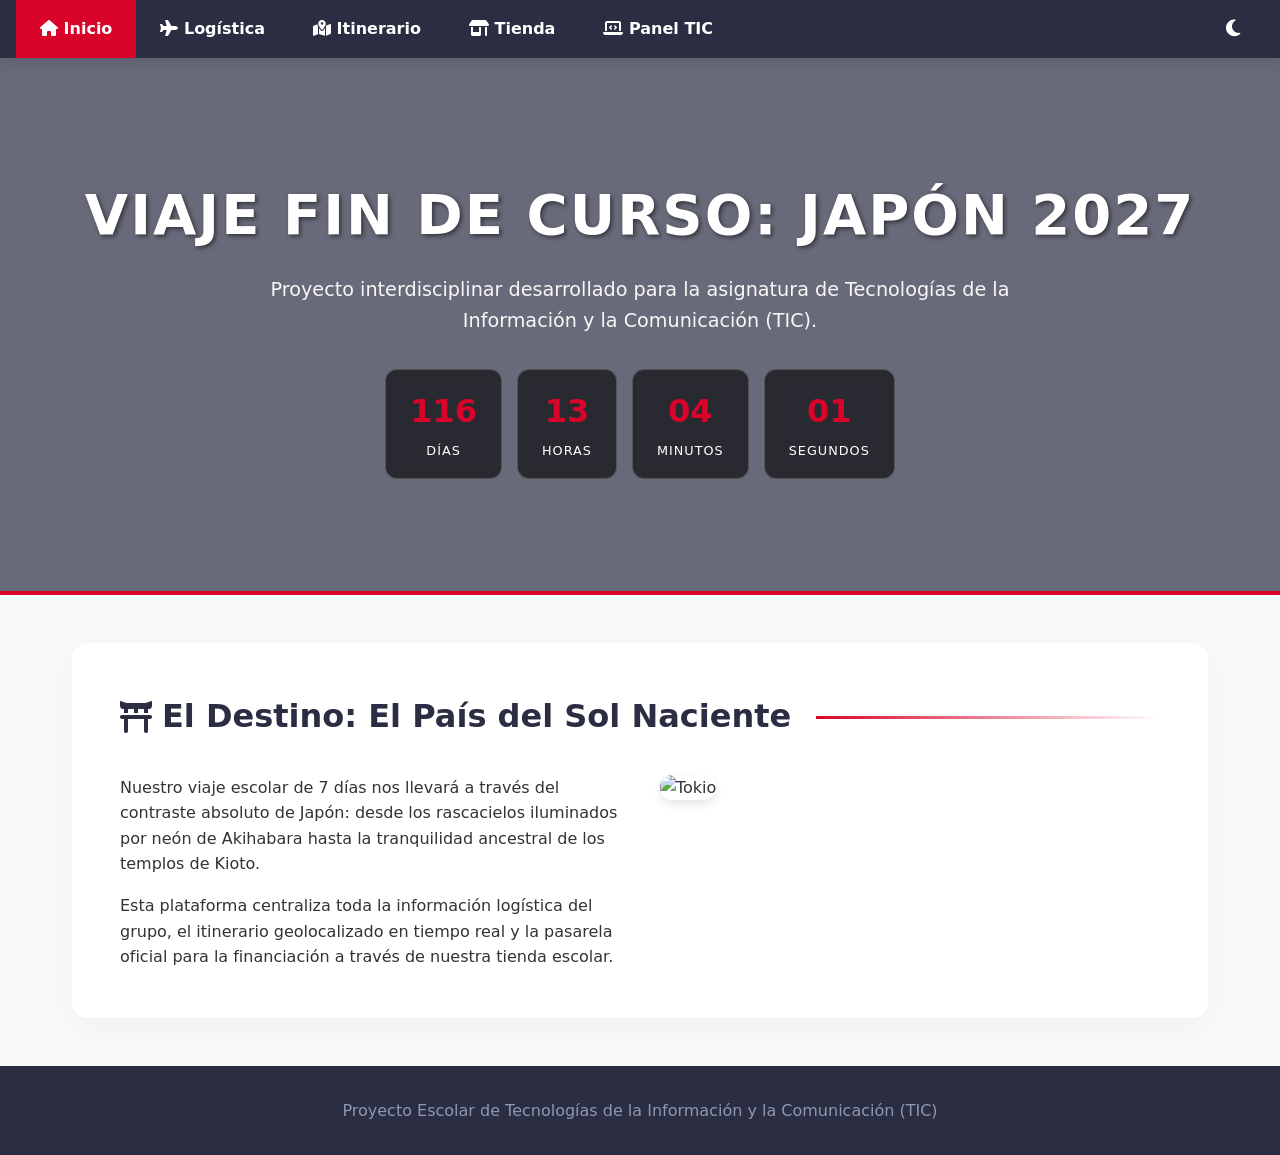
==== index.html @ aa0db00f "Add files via upload" ====
<!DOCTYPE html>
<html lang="es">
<head>
  <meta charset="UTF-8">
  <meta name="viewport" content="width=device-width, initial-scale=1.0">
  <title>Viaje a Japón 2027 | Proyecto TIC</title>
  <link rel="stylesheet" href="https://cdnjs.cloudflare.com/ajax/libs/font-awesome/6.4.0/css/all.min.css">
  <link rel="stylesheet" href="css/style.css">
</head>
<body>

  <nav style="display: flex; justify-content: space-between; align-items: center; flex-wrap: wrap;">
    <button id="menu-toggle" class="btn-menu" title="Abrir menú">
      <i class="fa-solid fa-bars"></i>
    </button>
    <div class="nav-links" id="nav-links">
      <a href="index.html" class="active"><i class="fa-solid fa-house"></i> Inicio</a>
      <a href="logistica.html"><i class="fa-solid fa-plane"></i> Logística</a>
      <a href="itinerario.html"><i class="fa-solid fa-map-location-dot"></i> Itinerario</a>
      <a href="tienda.html"><i class="fa-solid fa-shop"></i> Tienda</a>
      <a href="proyecto-tic.html"><i class="fa-solid fa-laptop-code"></i> Panel TIC</a>
    </div>
    <button id="theme-toggle" class="btn-theme" title="Modo Tokyo Night">
      <i class="fa-solid fa-moon"></i>
    </button>
  </nav>

  <header>
    <h1>Viaje Fin de Curso: Japón 2027</h1>
    <p>Proyecto interdisciplinar desarrollado para la asignatura de Tecnologías de la Información y la Comunicación (TIC).</p>
    
    <div class="countdown-container">
      <div class="countdown-box"><span id="cd-days">00</span><small>Días</small></div>
      <div class="countdown-box"><span id="cd-hours">00</span><small>Horas</small></div>
      <div class="countdown-box"><span id="cd-mins">00</span><small>Minutos</small></div>
      <div class="countdown-box"><span id="cd-secs">00</span><small>Segundos</small></div>
    </div>
  </header>

  <div class="container">
    <section>
      <h2><i class="fa-solid fa-torii-gate"></i> El Destino: El País del Sol Naciente</h2>
      <div class="grid-2">
        <div>
          <p style="margin-bottom: 1rem;">Nuestro viaje escolar de 7 días nos llevará a través del contraste absoluto de Japón: desde los rascacielos iluminados por neón de Akihabara hasta la tranquilidad ancestral de los templos de Kioto.</p>
          <p>Esta plataforma centraliza toda la información logística del grupo, el itinerario geolocalizado en tiempo real y la pasarela oficial para la financiación a través de nuestra tienda escolar.</p>
        </div>
        <div>
          <img src="https://images.unsplash.com/photo-1492571350019-22de08371fd3?auto=format&fit=crop&w=800&q=80" alt="Tokio" style="width: 100%; border-radius: 12px; box-shadow: 0 4px 10px rgba(0,0,0,0.1);">
        </div>
      </div>
    </section>
  </div>

  <footer>
    <p>Proyecto Escolar de Tecnologías de la Información y la Comunicación (TIC)</p>
  </footer>

  <script src="js/main.js"></script>
</body>
</html>
---- css/style.css ----
:root {
  --primary: #D90429;
  --secondary: #2B2D42;
  --light-bg: #F8F9FA;
  --text: #333333;
  --accent: #8D99AE;
  --card-bg: #FFFFFF;
}

/* ========================================= */
/* MODO TOKYO NIGHT (DARK MODE)              */
/* ========================================= */
body.tokyo-night {
  --light-bg: #0F172A;
  --card-bg: #1E293B;
  --text: #F8FAFC;
  --secondary: #0B1120;
  --primary: #FF2A54;
}

body.tokyo-night .timeline-content {
  background: #1E293B;
  color: #e2e8f0;
  border: 1px solid rgba(255,255,255,0.1);
}

body.tokyo-night .info-card,
body.tokyo-night .store-panel {
  border-color: rgba(255,255,255,0.1);
  background: var(--card-bg);
}

* {
  box-sizing: border-box;
  margin: 0;
  padding: 0;
  font-family: 'Segoe UI', system-ui, sans-serif;
}

body {
  background-color: var(--light-bg);
  color: var(--text);
  line-height: 1.6;
  transition: background-color 0.3s ease, color 0.3s ease;
}

/* Header */
header {
  background: linear-gradient(rgba(43, 45, 66, 0.7), rgba(43, 45, 66, 0.7)),
    url('https://images.unsplash.com/photo-1493976040374-85c8e12f0c0e?auto=format&fit=crop&w=1920&q=80') center/cover no-repeat;
  color: white;
  padding: 7rem 2rem;
  text-align: center;
  border-bottom: 4px solid var(--primary);
}

header h1 {
  font-size: 3.5rem;
  margin-bottom: 1rem;
  text-transform: uppercase;
  letter-spacing: 2px;
  text-shadow: 2px 2px 4px rgba(0, 0, 0, 0.5);
}

header p { font-size: 1.2rem; max-width: 800px; margin: 0 auto; opacity: 0.95; }

/* Cuenta Atrás */
.countdown-container { display: flex; justify-content: center; gap: 15px; margin-top: 2rem; flex-wrap: wrap; }
.countdown-box { background: rgba(0, 0, 0, 0.6); backdrop-filter: blur(5px); padding: 1rem 1.5rem; border-radius: 12px; border: 1px solid rgba(255, 255, 255, 0.2); min-width: 90px; }
.countdown-box span { display: block; font-size: 2rem; font-weight: bold; color: var(--primary); }
.countdown-box small { text-transform: uppercase; font-size: 0.8rem; letter-spacing: 1px; color: white; }

/* Nav */
nav {
  background-color: var(--secondary);
  position: sticky;
  top: 0;
  z-index: 1000;
  box-shadow: 0 4px 12px rgba(0, 0, 0, 0.1);
  padding: 0 1rem;
}

nav a {
  color: white;
  padding: 1rem 1.5rem;
  text-decoration: none;
  font-weight: 600;
  transition: all 0.3s ease;
}

nav a:hover, nav a.active { background-color: var(--primary); }

.btn-theme {
  background: transparent; color: white; border: none;
  padding: 1rem 1.5rem; font-size: 1.2rem; cursor: pointer;
  transition: all 0.3s ease;
}
.btn-theme:hover { color: var(--primary); }

/* Layout y Cards */
.container { max-width: 1200px; margin: 3rem auto; padding: 0 2rem; }
section { background: var(--card-bg); padding: 3rem; margin-bottom: 3rem; border-radius: 16px; box-shadow: 0 8px 30px rgba(0, 0, 0, 0.04); transition: background-color 0.3s ease; }
h2 { color: var(--secondary); font-size: 2rem; margin-bottom: 2rem; display: flex; align-items: center; gap: 10px; }
body.tokyo-night h2 { color: white; }
h2::after { content: ""; flex: 1; height: 3px; background: linear-gradient(to right, var(--primary), transparent); margin-left: 15px; }

.grid-2 { display: grid; grid-template-columns: repeat(auto-fit, minmax(350px, 1fr)); gap: 2.5rem; }
.grid-3 { display: grid; grid-template-columns: repeat(auto-fit, minmax(280px, 1fr)); gap: 1.5rem; }

.info-card { border: 1px solid #EAEAEA; border-radius: 12px; padding: 1.5rem; transition: transform 0.3s; }
.info-card:hover { transform: translateY(-5px); box-shadow: 0 10px 20px rgba(0, 0, 0, 0.05); }
.info-card h4 { color: var(--primary); font-size: 1.2rem; margin-bottom: 1rem; display: flex; align-items: center; gap: 8px; }
.info-card ul { list-style: none; }
.info-card ul li { margin-bottom: 0.5rem; font-size: 0.95rem; border-bottom: 1px dashed rgba(128,128,128,0.3); padding-bottom: 0.5rem; }
.info-card ul li:last-child { border: none; }

/* Mapa y Timeline */
#map { height: 450px; width: 100%; border-radius: 12px; border: 2px solid var(--accent); }

.timeline { position: relative; max-width: 800px; margin: 0 auto; }
.timeline::after { content: ''; position: absolute; width: 4px; background-color: var(--primary); top: 0; bottom: 0; left: 20px; border-radius: 4px; }
.timeline-item { padding: 10px 0 30px 50px; position: relative; }
.timeline-item::after { content: ''; position: absolute; width: 20px; height: 20px; right: auto; left: 12px; background-color: white; border: 4px solid var(--primary); top: 12px; border-radius: 50%; z-index: 1; }
.timeline-date { font-weight: bold; color: var(--primary); margin-bottom: 5px; font-size: 1.1rem; }
.timeline-content { background-color: #f1f5f9; padding: 20px; border-radius: 12px; }
.time-badge { background: var(--secondary); color: white; padding: 2px 8px; border-radius: 12px; font-size: 0.8rem; font-weight: bold; margin-right: 8px; }
body.tokyo-night .time-badge { background: var(--primary); }

/* Tienda */
.store-panel { background: #f8fafc; padding: 2rem; border-radius: 12px; border: 1px solid #e2e8f0; }
.product-row { display: flex; justify-content: space-between; align-items: center; padding: 1rem 0; border-bottom: 1px solid rgba(128,128,128,0.2); }
.product-row select { padding: 0.5rem; border-radius: 6px; border: 1px solid var(--accent); background: white; width: 100px; }
.total-box { font-size: 1.5rem; font-weight: bold; text-align: right; margin: 1.5rem 0; color: var(--primary); }
.btn { display: inline-block; width: 100%; text-align: center; background: var(--primary); color: white; padding: 1rem; border: none; border-radius: 8px; font-size: 1.1rem; font-weight: bold; cursor: pointer; transition: all 0.3s; }
.btn:hover { background: #b00320; transform: scale(1.02); }

footer { background: var(--secondary); color: var(--accent); text-align: center; padding: 2rem; margin-top: 2rem; }

/* ========================================= */
/* MENÚ HAMBURGUESA PARA MÓVILES             */
/* ========================================= */
.btn-menu {
  display: none;
  background: transparent;
  border: none;
  color: white;
  font-size: 1.5rem;
  cursor: pointer;
  padding: 0.5rem 1rem;
}

.nav-links {
  display: flex;
  gap: 0;
  align-items: center;
}

@media (max-width: 768px) {
  header h1 { font-size: 2.2rem; }
  section { padding: 1.5rem; }
  
  .btn-menu { display: block; }
  .nav-links {
    display: none;
    flex-direction: column;
    width: 100%;
    margin-top: 0.5rem;
  }
  .nav-links.active { display: flex; }
  .nav-links a { width: 100%; padding: 1rem; text-align: left; border-top: 1px solid rgba(255, 255, 255, 0.1); }
}
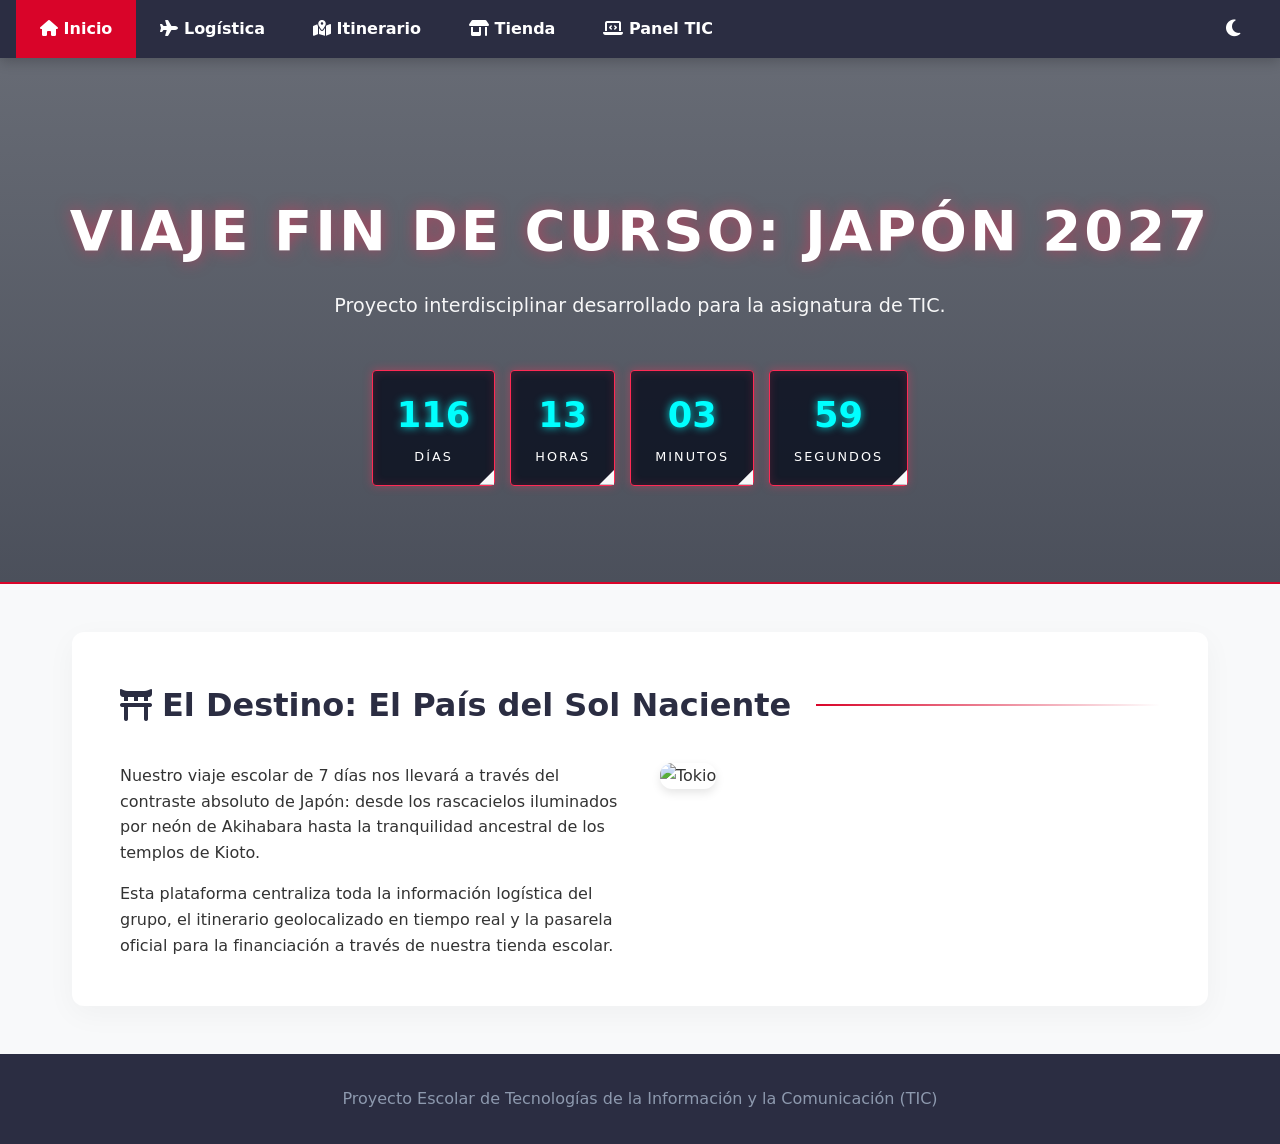
==== commit c83f9dd8: "Add files via upload" ====
--- a/index.html
+++ b/index.html
@@ -8,6 +8,9 @@
   <link rel="stylesheet" href="css/style.css">
 </head>
 <body>
+
+  <!-- Contenedor para el efecto Sakura Falling -->
+  <div id="sakura-container"></div>
 
   <nav style="display: flex; justify-content: space-between; align-items: center; flex-wrap: wrap;">
     <button id="menu-toggle" class="btn-menu" title="Abrir menú">
@@ -25,20 +28,22 @@
     </button>
   </nav>
 
+  <!-- El Parallax se activa por CSS en este header -->
   <header>
     <h1>Viaje Fin de Curso: Japón 2027</h1>
-    <p>Proyecto interdisciplinar desarrollado para la asignatura de Tecnologías de la Información y la Comunicación (TIC).</p>
+    <p>Proyecto interdisciplinar desarrollado para la asignatura de TIC.</p>
     
     <div class="countdown-container">
-      <div class="countdown-box"><span id="cd-days">00</span><small>Días</small></div>
-      <div class="countdown-box"><span id="cd-hours">00</span><small>Horas</small></div>
-      <div class="countdown-box"><span id="cd-mins">00</span><small>Minutos</small></div>
-      <div class="countdown-box"><span id="cd-secs">00</span><small>Segundos</small></div>
+      <div class="countdown-box cyberpunk-box"><span id="cd-days">00</span><small>Días</small></div>
+      <div class="countdown-box cyberpunk-box"><span id="cd-hours">00</span><small>Horas</small></div>
+      <div class="countdown-box cyberpunk-box"><span id="cd-mins">00</span><small>Minutos</small></div>
+      <div class="countdown-box cyberpunk-box"><span id="cd-secs">00</span><small>Segundos</small></div>
     </div>
   </header>
 
   <div class="container">
-    <section>
+    <!-- Clase .reveal para el efecto líquido al hacer scroll -->
+    <section class="reveal">
       <h2><i class="fa-solid fa-torii-gate"></i> El Destino: El País del Sol Naciente</h2>
       <div class="grid-2">
         <div>
--- a/css/style.css
+++ b/css/style.css
@@ -7,9 +7,6 @@
   --card-bg: #FFFFFF;
 }
 
-/* ========================================= */
-/* MODO TOKYO NIGHT (DARK MODE)              */
-/* ========================================= */
 body.tokyo-night {
   --light-bg: #0F172A;
   --card-bg: #1E293B;
@@ -30,142 +27,128 @@
   background: var(--card-bg);
 }
 
-* {
-  box-sizing: border-box;
-  margin: 0;
-  padding: 0;
-  font-family: 'Segoe UI', system-ui, sans-serif;
+* { box-sizing: border-box; margin: 0; padding: 0; font-family: 'Segoe UI', system-ui, sans-serif; }
+
+body { background-color: var(--light-bg); color: var(--text); line-height: 1.6; transition: background-color 0.3s, color 0.3s; overflow-x: hidden; }
+
+/* ========================================= */
+/* EFECTO SAKURA FALLING                     */
+/* ========================================= */
+#sakura-container {
+  position: fixed; top: 0; left: 0; width: 100%; height: 100%;
+  pointer-events: none; z-index: 9999; overflow: hidden;
+}
+.sakura-petal {
+  position: absolute; top: -10%;
+  background: linear-gradient(135deg, rgba(255,183,197,0.9), rgba(255,105,142,0.6));
+  border-radius: 15px 0px 15px 0px;
+  animation: fall linear infinite, sway ease-in-out infinite alternate;
+}
+@keyframes fall { to { top: 110vh; } }
+@keyframes sway { from { transform: translateX(0) rotate(0deg); } to { transform: translateX(25px) rotate(45deg); } }
+
+/* ========================================= */
+/* EFECTO PARALLAX EN HERO                   */
+/* ========================================= */
+header {
+  background: linear-gradient(rgba(11, 17, 32, 0.6), rgba(11, 17, 32, 0.8)),
+    url('https://images.unsplash.com/photo-1493976040374-85c8e12f0c0e?auto=format&fit=crop&w=1920&q=80');
+  background-attachment: fixed; /* Esto crea el efecto 3D al hacer scroll */
+  background-position: center;
+  background-size: cover;
+  background-repeat: no-repeat;
+  color: white;
+  padding: 8rem 2rem 6rem;
+  text-align: center;
+  border-bottom: 2px solid var(--primary);
 }
 
-body {
-  background-color: var(--light-bg);
-  color: var(--text);
-  line-height: 1.6;
-  transition: background-color 0.3s ease, color 0.3s ease;
+header h1 { font-size: 3.5rem; margin-bottom: 1rem; text-transform: uppercase; letter-spacing: 3px; text-shadow: 0 0 15px rgba(255,42,84,0.5); }
+header p { font-size: 1.2rem; max-width: 800px; margin: 0 auto; opacity: 0.95; }
+
+/* ========================================= */
+/* ESTILO CYBERPUNK / NEÓN (CONTADOR)        */
+/* ========================================= */
+.countdown-container { display: flex; justify-content: center; gap: 15px; margin-top: 3rem; flex-wrap: wrap; }
+.cyberpunk-box {
+  background: rgba(11, 17, 32, 0.85);
+  padding: 1rem 1.5rem;
+  border-radius: 4px;
+  min-width: 90px;
+  border: 1px solid #FF2A54;
+  box-shadow: 0 0 10px rgba(255,42,84,0.4), inset 0 0 10px rgba(255,42,84,0.2);
+  animation: neon-flicker 4s infinite alternate;
+  position: relative;
+}
+/* Recorte estilo Cyberpunk 2077 */
+.cyberpunk-box::after {
+  content: ''; position: absolute; bottom: 0; right: 0;
+  width: 15px; height: 15px; background: var(--light-bg);
+  clip-path: polygon(100% 0, 0% 100%, 100% 100%);
+}
+.cyberpunk-box span {
+  display: block; font-size: 2.2rem; font-weight: bold;
+  color: #0FF; text-shadow: 0 0 8px rgba(0, 255, 255, 0.8);
+}
+.cyberpunk-box small { text-transform: uppercase; font-size: 0.8rem; letter-spacing: 2px; color: #FFF; }
+
+@keyframes neon-flicker {
+  0%, 19%, 21%, 23%, 25%, 54%, 56%, 100% { box-shadow: 0 0 10px rgba(255,42,84,0.6), inset 0 0 10px rgba(255,42,84,0.4); border-color: #FF2A54; }
+  20%, 24%, 55% { box-shadow: none; border-color: #333; }
 }
 
-/* Header */
-header {
-  background: linear-gradient(rgba(43, 45, 66, 0.7), rgba(43, 45, 66, 0.7)),
-    url('https://images.unsplash.com/photo-1493976040374-85c8e12f0c0e?auto=format&fit=crop&w=1920&q=80') center/cover no-repeat;
-  color: white;
-  padding: 7rem 2rem;
-  text-align: center;
-  border-bottom: 4px solid var(--primary);
+/* ========================================= */
+/* REVELADO LÍQUIDO AL HACER SCROLL          */
+/* ========================================= */
+.reveal {
+  opacity: 0;
+  transform: translateY(40px);
+  transition: all 1s cubic-bezier(0.25, 0.46, 0.45, 0.94);
+}
+.reveal.active {
+  opacity: 1;
+  transform: translateY(0);
 }
 
-header h1 {
-  font-size: 3.5rem;
-  margin-bottom: 1rem;
-  text-transform: uppercase;
-  letter-spacing: 2px;
-  text-shadow: 2px 2px 4px rgba(0, 0, 0, 0.5);
-}
-
-header p { font-size: 1.2rem; max-width: 800px; margin: 0 auto; opacity: 0.95; }
-
-/* Cuenta Atrás */
-.countdown-container { display: flex; justify-content: center; gap: 15px; margin-top: 2rem; flex-wrap: wrap; }
-.countdown-box { background: rgba(0, 0, 0, 0.6); backdrop-filter: blur(5px); padding: 1rem 1.5rem; border-radius: 12px; border: 1px solid rgba(255, 255, 255, 0.2); min-width: 90px; }
-.countdown-box span { display: block; font-size: 2rem; font-weight: bold; color: var(--primary); }
-.countdown-box small { text-transform: uppercase; font-size: 0.8rem; letter-spacing: 1px; color: white; }
-
-/* Nav */
-nav {
-  background-color: var(--secondary);
-  position: sticky;
-  top: 0;
-  z-index: 1000;
-  box-shadow: 0 4px 12px rgba(0, 0, 0, 0.1);
-  padding: 0 1rem;
-}
-
-nav a {
-  color: white;
-  padding: 1rem 1.5rem;
-  text-decoration: none;
-  font-weight: 600;
-  transition: all 0.3s ease;
-}
-
+/* Nav & Layout Base */
+nav { background-color: var(--secondary); position: sticky; top: 0; z-index: 1000; box-shadow: 0 4px 12px rgba(0, 0, 0, 0.2); padding: 0 1rem; }
+nav a { color: white; padding: 1rem 1.5rem; text-decoration: none; font-weight: 600; transition: all 0.3s; }
 nav a:hover, nav a.active { background-color: var(--primary); }
-
-.btn-theme {
-  background: transparent; color: white; border: none;
-  padding: 1rem 1.5rem; font-size: 1.2rem; cursor: pointer;
-  transition: all 0.3s ease;
-}
+.btn-theme { background: transparent; color: white; border: none; padding: 1rem 1.5rem; font-size: 1.2rem; cursor: pointer; transition: all 0.3s; }
 .btn-theme:hover { color: var(--primary); }
-
-/* Layout y Cards */
 .container { max-width: 1200px; margin: 3rem auto; padding: 0 2rem; }
-section { background: var(--card-bg); padding: 3rem; margin-bottom: 3rem; border-radius: 16px; box-shadow: 0 8px 30px rgba(0, 0, 0, 0.04); transition: background-color 0.3s ease; }
+section { background: var(--card-bg); padding: 3rem; margin-bottom: 3rem; border-radius: 12px; box-shadow: 0 8px 30px rgba(0, 0, 0, 0.04); }
 h2 { color: var(--secondary); font-size: 2rem; margin-bottom: 2rem; display: flex; align-items: center; gap: 10px; }
 body.tokyo-night h2 { color: white; }
-h2::after { content: ""; flex: 1; height: 3px; background: linear-gradient(to right, var(--primary), transparent); margin-left: 15px; }
+h2::after { content: ""; flex: 1; height: 2px; background: linear-gradient(to right, var(--primary), transparent); margin-left: 15px; }
 
+/* Grids */
 .grid-2 { display: grid; grid-template-columns: repeat(auto-fit, minmax(350px, 1fr)); gap: 2.5rem; }
 .grid-3 { display: grid; grid-template-columns: repeat(auto-fit, minmax(280px, 1fr)); gap: 1.5rem; }
-
-.info-card { border: 1px solid #EAEAEA; border-radius: 12px; padding: 1.5rem; transition: transform 0.3s; }
-.info-card:hover { transform: translateY(-5px); box-shadow: 0 10px 20px rgba(0, 0, 0, 0.05); }
+.info-card { border: 1px solid rgba(128,128,128,0.2); border-radius: 8px; padding: 1.5rem; transition: transform 0.3s; }
+.info-card:hover { transform: translateY(-5px); box-shadow: 0 10px 20px rgba(0,0,0,0.1); }
 .info-card h4 { color: var(--primary); font-size: 1.2rem; margin-bottom: 1rem; display: flex; align-items: center; gap: 8px; }
 .info-card ul { list-style: none; }
-.info-card ul li { margin-bottom: 0.5rem; font-size: 0.95rem; border-bottom: 1px dashed rgba(128,128,128,0.3); padding-bottom: 0.5rem; }
+.info-card ul li { margin-bottom: 0.5rem; font-size: 0.95rem; border-bottom: 1px dashed rgba(128,128,128,0.2); padding-bottom: 0.5rem; }
 .info-card ul li:last-child { border: none; }
 
-/* Mapa y Timeline */
-#map { height: 450px; width: 100%; border-radius: 12px; border: 2px solid var(--accent); }
-
-.timeline { position: relative; max-width: 800px; margin: 0 auto; }
-.timeline::after { content: ''; position: absolute; width: 4px; background-color: var(--primary); top: 0; bottom: 0; left: 20px; border-radius: 4px; }
-.timeline-item { padding: 10px 0 30px 50px; position: relative; }
-.timeline-item::after { content: ''; position: absolute; width: 20px; height: 20px; right: auto; left: 12px; background-color: white; border: 4px solid var(--primary); top: 12px; border-radius: 50%; z-index: 1; }
-.timeline-date { font-weight: bold; color: var(--primary); margin-bottom: 5px; font-size: 1.1rem; }
-.timeline-content { background-color: #f1f5f9; padding: 20px; border-radius: 12px; }
-.time-badge { background: var(--secondary); color: white; padding: 2px 8px; border-radius: 12px; font-size: 0.8rem; font-weight: bold; margin-right: 8px; }
-body.tokyo-night .time-badge { background: var(--primary); }
-
-/* Tienda */
-.store-panel { background: #f8fafc; padding: 2rem; border-radius: 12px; border: 1px solid #e2e8f0; }
-.product-row { display: flex; justify-content: space-between; align-items: center; padding: 1rem 0; border-bottom: 1px solid rgba(128,128,128,0.2); }
-.product-row select { padding: 0.5rem; border-radius: 6px; border: 1px solid var(--accent); background: white; width: 100px; }
+/* Mapa y Tienda base */
+#map { height: 450px; width: 100%; border-radius: 8px; border: 1px solid var(--accent); }
+.store-panel { background: #f8fafc; padding: 2rem; border-radius: 8px; border: 1px solid rgba(128,128,128,0.2); }
+.product-row { display: flex; justify-content: space-between; align-items: center; padding: 1rem 0; border-bottom: 1px solid rgba(128,128,128,0.1); }
+.product-row select { padding: 0.5rem; border-radius: 4px; border: 1px solid var(--accent); }
 .total-box { font-size: 1.5rem; font-weight: bold; text-align: right; margin: 1.5rem 0; color: var(--primary); }
-.btn { display: inline-block; width: 100%; text-align: center; background: var(--primary); color: white; padding: 1rem; border: none; border-radius: 8px; font-size: 1.1rem; font-weight: bold; cursor: pointer; transition: all 0.3s; }
-.btn:hover { background: #b00320; transform: scale(1.02); }
-
+.btn { display: block; width: 100%; text-align: center; background: var(--primary); color: white; padding: 1rem; border: none; border-radius: 4px; font-size: 1.1rem; font-weight: bold; cursor: pointer; transition: 0.3s; }
+.btn:hover { background: #b00320; }
 footer { background: var(--secondary); color: var(--accent); text-align: center; padding: 2rem; margin-top: 2rem; }
 
-/* ========================================= */
-/* MENÚ HAMBURGUESA PARA MÓVILES             */
-/* ========================================= */
-.btn-menu {
-  display: none;
-  background: transparent;
-  border: none;
-  color: white;
-  font-size: 1.5rem;
-  cursor: pointer;
-  padding: 0.5rem 1rem;
-}
-
-.nav-links {
-  display: flex;
-  gap: 0;
-  align-items: center;
-}
-
+/* Menú Móvil */
+.btn-menu { display: none; background: transparent; border: none; color: white; font-size: 1.5rem; cursor: pointer; padding: 0.5rem 1rem; }
+.nav-links { display: flex; align-items: center; }
 @media (max-width: 768px) {
   header h1 { font-size: 2.2rem; }
-  section { padding: 1.5rem; }
-  
   .btn-menu { display: block; }
-  .nav-links {
-    display: none;
-    flex-direction: column;
-    width: 100%;
-    margin-top: 0.5rem;
-  }
+  .nav-links { display: none; flex-direction: column; width: 100%; }
   .nav-links.active { display: flex; }
   .nav-links a { width: 100%; padding: 1rem; text-align: left; border-top: 1px solid rgba(255, 255, 255, 0.1); }
 }
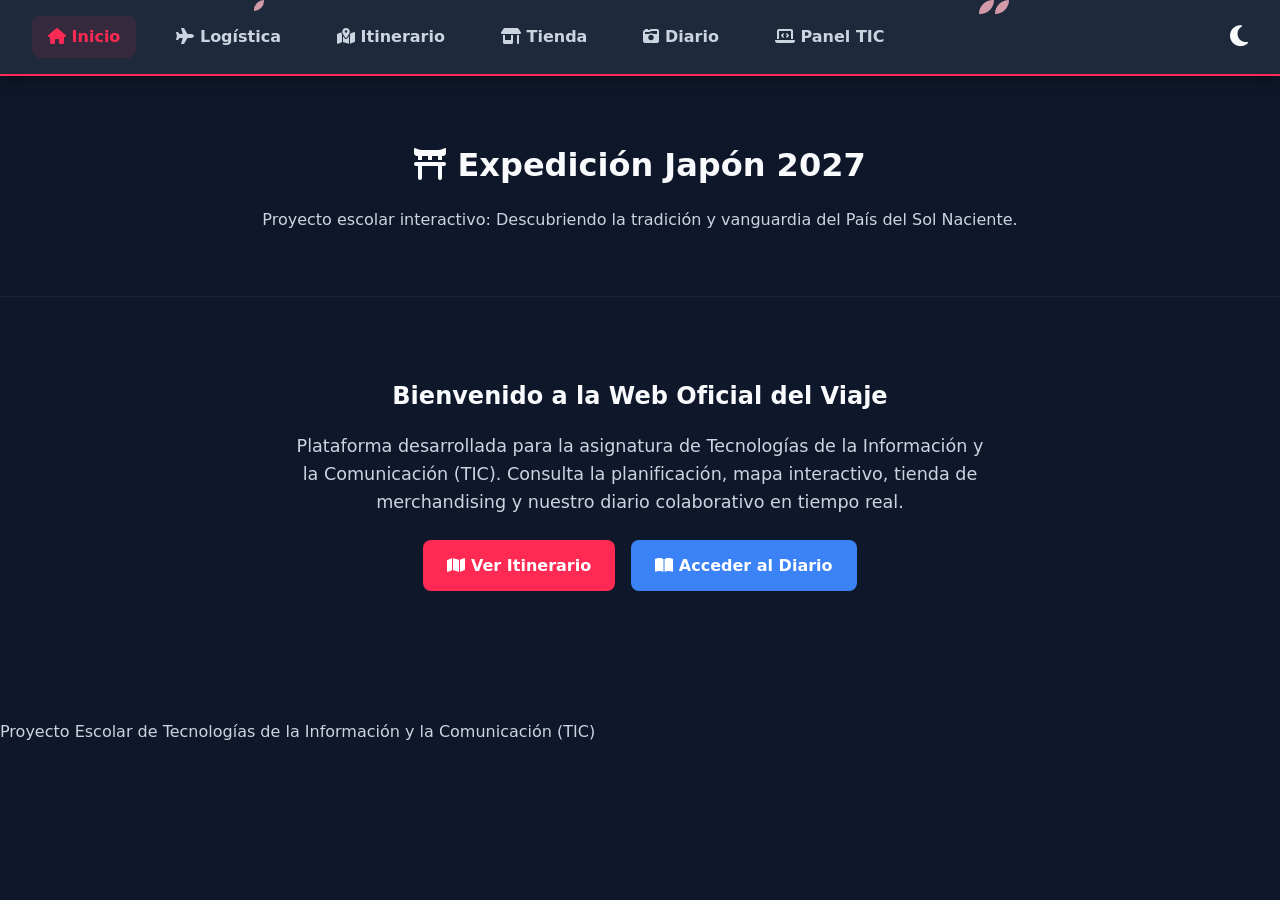
==== commit 3f595bf6: "Add files via upload" ====
--- a/index.html
+++ b/index.html
@@ -3,13 +3,13 @@
 <head>
   <meta charset="UTF-8">
   <meta name="viewport" content="width=device-width, initial-scale=1.0">
-  <title>Viaje a Japón 2027 | Proyecto TIC</title>
+  <title>Inicio | Expedición Japón 2027</title>
   <link rel="stylesheet" href="https://cdnjs.cloudflare.com/ajax/libs/font-awesome/6.4.0/css/all.min.css">
   <link rel="stylesheet" href="css/style.css">
 </head>
 <body>
 
-  <!-- Contenedor para el efecto Sakura Falling -->
+  <!-- Contenedor para animación de pétalos de Sakura solo en Home -->
   <div id="sakura-container"></div>
 
   <nav style="display: flex; justify-content: space-between; align-items: center; flex-wrap: wrap;">
@@ -21,6 +21,7 @@
       <a href="logistica.html"><i class="fa-solid fa-plane"></i> Logística</a>
       <a href="itinerario.html"><i class="fa-solid fa-map-location-dot"></i> Itinerario</a>
       <a href="tienda.html"><i class="fa-solid fa-shop"></i> Tienda</a>
+      <a href="blog.html"><i class="fa-solid fa-camera-retro"></i> Diario</a>
       <a href="proyecto-tic.html"><i class="fa-solid fa-laptop-code"></i> Panel TIC</a>
     </div>
     <button id="theme-toggle" class="btn-theme" title="Modo Tokyo Night">
@@ -28,31 +29,20 @@
     </button>
   </nav>
 
-  <!-- El Parallax se activa por CSS en este header -->
   <header>
-    <h1>Viaje Fin de Curso: Japón 2027</h1>
-    <p>Proyecto interdisciplinar desarrollado para la asignatura de TIC.</p>
-    
-    <div class="countdown-container">
-      <div class="countdown-box cyberpunk-box"><span id="cd-days">00</span><small>Días</small></div>
-      <div class="countdown-box cyberpunk-box"><span id="cd-hours">00</span><small>Horas</small></div>
-      <div class="countdown-box cyberpunk-box"><span id="cd-mins">00</span><small>Minutos</small></div>
-      <div class="countdown-box cyberpunk-box"><span id="cd-secs">00</span><small>Segundos</small></div>
-    </div>
+    <h1><i class="fa-solid fa-torii-gate"></i> Expedición Japón 2027</h1>
+    <p>Proyecto escolar interactivo: Descubriendo la tradición y vanguardia del País del Sol Naciente.</p>
   </header>
 
   <div class="container">
-    <!-- Clase .reveal para el efecto líquido al hacer scroll -->
-    <section class="reveal">
-      <h2><i class="fa-solid fa-torii-gate"></i> El Destino: El País del Sol Naciente</h2>
-      <div class="grid-2">
-        <div>
-          <p style="margin-bottom: 1rem;">Nuestro viaje escolar de 7 días nos llevará a través del contraste absoluto de Japón: desde los rascacielos iluminados por neón de Akihabara hasta la tranquilidad ancestral de los templos de Kioto.</p>
-          <p>Esta plataforma centraliza toda la información logística del grupo, el itinerario geolocalizado en tiempo real y la pasarela oficial para la financiación a través de nuestra tienda escolar.</p>
-        </div>
-        <div>
-          <img src="https://images.unsplash.com/photo-1492571350019-22de08371fd3?auto=format&fit=crop&w=800&q=80" alt="Tokio" style="width: 100%; border-radius: 12px; box-shadow: 0 4px 10px rgba(0,0,0,0.1);">
-        </div>
+    <section class="reveal hero-section" style="text-align: center; padding: 3rem 1rem;">
+      <h2>Bienvenido a la Web Oficial del Viaje</h2>
+      <p style="max-width: 700px; margin: 1rem auto; font-size: 1.1rem; color: #cbd5e1;">
+        Plataforma desarrollada para la asignatura de Tecnologías de la Información y la Comunicación (TIC). Consulta la planificación, mapa interactivo, tienda de merchandising y nuestro diario colaborativo en tiempo real.
+      </p>
+      <div style="display: flex; gap: 1rem; justify-content: center; flex-wrap: wrap; margin-top: 1.5rem;">
+        <a href="itinerario.html" class="btn-submit" style="text-decoration: none;"><i class="fa-solid fa-map"></i> Ver Itinerario</a>
+        <a href="blog.html" class="btn-submit" style="text-decoration: none; background: #3b82f6;"><i class="fa-solid fa-book-open"></i> Acceder al Diario</a>
       </div>
     </section>
   </div>
--- a/css/style.css
+++ b/css/style.css
@@ -1,154 +1,229 @@
+/* ========================================== */
+/* VARIABLES GENERALES (TEMA TOKYO NIGHT)     */
+/* ========================================== */
 :root {
-  --primary: #D90429;
-  --secondary: #2B2D42;
-  --light-bg: #F8F9FA;
-  --text: #333333;
-  --accent: #8D99AE;
-  --card-bg: #FFFFFF;
-}
-
-body.tokyo-night {
-  --light-bg: #0F172A;
-  --card-bg: #1E293B;
-  --text: #F8FAFC;
-  --secondary: #0B1120;
-  --primary: #FF2A54;
-}
-
-body.tokyo-night .timeline-content {
-  background: #1E293B;
-  color: #e2e8f0;
-  border: 1px solid rgba(255,255,255,0.1);
-}
-
-body.tokyo-night .info-card,
-body.tokyo-night .store-panel {
-  border-color: rgba(255,255,255,0.1);
+  --bg-color: #0f172a;        /* Fondo oscuro azulado */
+  --card-bg: #1e293b;         /* Fondo de los contenedores/tarjetas */
+  --text-main: #cbd5e1;       /* Gris claro para párrafos */
+  --heading-color: #f8fafc;   /* Blanco para títulos */
+  --primary: #FF2A54;         /* Rojo Japón vibrante */
+  --primary-dark: #D90429;    /* Rojo Japón oscuro (hover) */
+}
+
+/* ========================================== */
+/* RESET Y ESTILOS BASE                       */
+/* ========================================== */
+* {
+  margin: 0;
+  padding: 0;
+  box-sizing: border-box;
+  font-family: 'Segoe UI', system-ui, -apple-system, sans-serif;
+}
+
+body {
+  background-color: var(--bg-color);
+  color: var(--text-main);
+  line-height: 1.6;
+  overflow-x: hidden;
+}
+
+h1, h2, h3 {
+  color: var(--heading-color);
+  margin-bottom: 1rem;
+}
+
+.container {
+  max-width: 1100px;
+  margin: 0 auto;
+  padding: 2rem;
+}
+
+/* ========================================== */
+/* BARRA DE NAVEGACIÓN (NAV)                  */
+/* ========================================== */
+nav {
+  background-color: var(--card-bg);
+  padding: 1rem 2rem;
+  position: sticky;
+  top: 0;
+  z-index: 1000;
+  box-shadow: 0 4px 15px rgba(0,0,0,0.3);
+  border-bottom: 2px solid var(--primary);
+}
+
+.nav-links {
+  display: flex;
+  gap: 1.5rem;
+}
+
+.nav-links a {
+  color: var(--text-main);
+  text-decoration: none;
+  font-weight: 600;
+  padding: 0.5rem 1rem;
+  border-radius: 8px;
+  transition: all 0.3s ease;
+}
+
+.nav-links a:hover, .nav-links a.active {
+  background-color: rgba(255, 42, 84, 0.1);
+  color: var(--primary);
+}
+
+.btn-menu, .btn-theme {
+  background: none;
+  border: none;
+  color: var(--heading-color);
+  font-size: 1.5rem;
+  cursor: pointer;
+}
+
+.btn-menu {
+  display: none; /* Se muestra solo en móviles */
+}
+
+/* ========================================== */
+/* CABECERAS Y BOTONES                        */
+/* ========================================== */
+header {
+  text-align: center;
+  padding: 4rem 2rem;
+  background: linear-gradient(rgba(15, 23, 42, 0.9), rgba(15, 23, 42, 0.9)), url('https://images.unsplash.com/photo-1493976040374-85c8e12f0c0e?auto=format&fit=crop&w=1920&q=80') center/cover;
+  border-bottom: 1px solid rgba(255,255,255,0.05);
+}
+
+.btn-submit {
+  background-color: var(--primary);
+  color: white;
+  padding: 0.8rem 1.5rem;
+  border: none;
+  border-radius: 8px;
+  font-weight: bold;
+  cursor: pointer;
+  transition: background 0.3s ease, transform 0.2s ease;
+}
+
+.btn-submit:hover {
+  background-color: var(--primary-dark);
+  transform: translateY(-2px);
+}
+
+/* ========================================== */
+/* LÍNEA DE TIEMPO (ITINERARIO)               */
+/* ========================================== */
+.timeline {
+  position: relative;
+  border-left: 3px solid var(--primary);
+  margin: 2rem 0;
+  padding-left: 2rem;
+}
+
+.timeline-item {
   background: var(--card-bg);
-}
-
-* { box-sizing: border-box; margin: 0; padding: 0; font-family: 'Segoe UI', system-ui, sans-serif; }
-
-body { background-color: var(--light-bg); color: var(--text); line-height: 1.6; transition: background-color 0.3s, color 0.3s; overflow-x: hidden; }
-
-/* ========================================= */
-/* EFECTO SAKURA FALLING                     */
-/* ========================================= */
+  padding: 1.5rem;
+  border-radius: 12px;
+  margin-bottom: 1.5rem;
+  border: 1px solid rgba(255,255,255,0.05);
+  position: relative;
+}
+
+.timeline-item::before {
+  content: '';
+  position: absolute;
+  width: 15px;
+  height: 15px;
+  background: var(--primary);
+  border-radius: 50%;
+  left: -2.6rem;
+  top: 1.5rem;
+}
+
+.timeline-title {
+  font-size: 1.2rem;
+  color: var(--heading-color);
+  font-weight: bold;
+}
+
+.badge {
+  background: rgba(255, 42, 84, 0.2);
+  color: var(--primary);
+  padding: 0.2rem 0.6rem;
+  border-radius: 12px;
+  font-size: 0.8rem;
+  font-weight: bold;
+}
+
+/* ========================================== */
+/* CUADRÍCULA DEL BLOG Y FORMS (NUEVO)        */
+/* ========================================== */
+.blog-grid {
+  display: grid;
+  grid-template-columns: repeat(auto-fit, minmax(300px, 1fr));
+  gap: 2rem;
+  margin-top: 1rem;
+}
+
+.blog-card {
+  transition: transform 0.3s ease, box-shadow 0.3s ease;
+}
+
+.blog-card:hover {
+  transform: translateY(-5px);
+  box-shadow: 0 10px 25px rgba(0, 0, 0, 0.4);
+}
+
+/* Animación de los elementos al hacer scroll */
+.reveal {
+  margin-bottom: 3rem;
+  animation: fadeIn 0.8s ease-in-out;
+}
+
+@keyframes fadeIn {
+  from { opacity: 0; transform: translateY(20px); }
+  to { opacity: 1; transform: translateY(0); }
+}
+
+/* Efecto Sakura (Solo para Index) */
 #sakura-container {
-  position: fixed; top: 0; left: 0; width: 100%; height: 100%;
-  pointer-events: none; z-index: 9999; overflow: hidden;
-}
+  position: fixed;
+  top: 0;
+  left: 0;
+  width: 100vw;
+  height: 100vh;
+  pointer-events: none;
+  z-index: 9999;
+  overflow: hidden;
+}
+
 .sakura-petal {
-  position: absolute; top: -10%;
-  background: linear-gradient(135deg, rgba(255,183,197,0.9), rgba(255,105,142,0.6));
+  position: absolute;
+  background-color: #ffb7c5;
   border-radius: 15px 0px 15px 0px;
-  animation: fall linear infinite, sway ease-in-out infinite alternate;
-}
-@keyframes fall { to { top: 110vh; } }
-@keyframes sway { from { transform: translateX(0) rotate(0deg); } to { transform: translateX(25px) rotate(45deg); } }
-
-/* ========================================= */
-/* EFECTO PARALLAX EN HERO                   */
-/* ========================================= */
-header {
-  background: linear-gradient(rgba(11, 17, 32, 0.6), rgba(11, 17, 32, 0.8)),
-    url('https://images.unsplash.com/photo-1493976040374-85c8e12f0c0e?auto=format&fit=crop&w=1920&q=80');
-  background-attachment: fixed; /* Esto crea el efecto 3D al hacer scroll */
-  background-position: center;
-  background-size: cover;
-  background-repeat: no-repeat;
-  color: white;
-  padding: 8rem 2rem 6rem;
-  text-align: center;
-  border-bottom: 2px solid var(--primary);
-}
-
-header h1 { font-size: 3.5rem; margin-bottom: 1rem; text-transform: uppercase; letter-spacing: 3px; text-shadow: 0 0 15px rgba(255,42,84,0.5); }
-header p { font-size: 1.2rem; max-width: 800px; margin: 0 auto; opacity: 0.95; }
-
-/* ========================================= */
-/* ESTILO CYBERPUNK / NEÓN (CONTADOR)        */
-/* ========================================= */
-.countdown-container { display: flex; justify-content: center; gap: 15px; margin-top: 3rem; flex-wrap: wrap; }
-.cyberpunk-box {
-  background: rgba(11, 17, 32, 0.85);
-  padding: 1rem 1.5rem;
-  border-radius: 4px;
-  min-width: 90px;
-  border: 1px solid #FF2A54;
-  box-shadow: 0 0 10px rgba(255,42,84,0.4), inset 0 0 10px rgba(255,42,84,0.2);
-  animation: neon-flicker 4s infinite alternate;
-  position: relative;
-}
-/* Recorte estilo Cyberpunk 2077 */
-.cyberpunk-box::after {
-  content: ''; position: absolute; bottom: 0; right: 0;
-  width: 15px; height: 15px; background: var(--light-bg);
-  clip-path: polygon(100% 0, 0% 100%, 100% 100%);
-}
-.cyberpunk-box span {
-  display: block; font-size: 2.2rem; font-weight: bold;
-  color: #0FF; text-shadow: 0 0 8px rgba(0, 255, 255, 0.8);
-}
-.cyberpunk-box small { text-transform: uppercase; font-size: 0.8rem; letter-spacing: 2px; color: #FFF; }
-
-@keyframes neon-flicker {
-  0%, 19%, 21%, 23%, 25%, 54%, 56%, 100% { box-shadow: 0 0 10px rgba(255,42,84,0.6), inset 0 0 10px rgba(255,42,84,0.4); border-color: #FF2A54; }
-  20%, 24%, 55% { box-shadow: none; border-color: #333; }
-}
-
-/* ========================================= */
-/* REVELADO LÍQUIDO AL HACER SCROLL          */
-/* ========================================= */
-.reveal {
-  opacity: 0;
-  transform: translateY(40px);
-  transition: all 1s cubic-bezier(0.25, 0.46, 0.45, 0.94);
-}
-.reveal.active {
-  opacity: 1;
-  transform: translateY(0);
-}
-
-/* Nav & Layout Base */
-nav { background-color: var(--secondary); position: sticky; top: 0; z-index: 1000; box-shadow: 0 4px 12px rgba(0, 0, 0, 0.2); padding: 0 1rem; }
-nav a { color: white; padding: 1rem 1.5rem; text-decoration: none; font-weight: 600; transition: all 0.3s; }
-nav a:hover, nav a.active { background-color: var(--primary); }
-.btn-theme { background: transparent; color: white; border: none; padding: 1rem 1.5rem; font-size: 1.2rem; cursor: pointer; transition: all 0.3s; }
-.btn-theme:hover { color: var(--primary); }
-.container { max-width: 1200px; margin: 3rem auto; padding: 0 2rem; }
-section { background: var(--card-bg); padding: 3rem; margin-bottom: 3rem; border-radius: 12px; box-shadow: 0 8px 30px rgba(0, 0, 0, 0.04); }
-h2 { color: var(--secondary); font-size: 2rem; margin-bottom: 2rem; display: flex; align-items: center; gap: 10px; }
-body.tokyo-night h2 { color: white; }
-h2::after { content: ""; flex: 1; height: 2px; background: linear-gradient(to right, var(--primary), transparent); margin-left: 15px; }
-
-/* Grids */
-.grid-2 { display: grid; grid-template-columns: repeat(auto-fit, minmax(350px, 1fr)); gap: 2.5rem; }
-.grid-3 { display: grid; grid-template-columns: repeat(auto-fit, minmax(280px, 1fr)); gap: 1.5rem; }
-.info-card { border: 1px solid rgba(128,128,128,0.2); border-radius: 8px; padding: 1.5rem; transition: transform 0.3s; }
-.info-card:hover { transform: translateY(-5px); box-shadow: 0 10px 20px rgba(0,0,0,0.1); }
-.info-card h4 { color: var(--primary); font-size: 1.2rem; margin-bottom: 1rem; display: flex; align-items: center; gap: 8px; }
-.info-card ul { list-style: none; }
-.info-card ul li { margin-bottom: 0.5rem; font-size: 0.95rem; border-bottom: 1px dashed rgba(128,128,128,0.2); padding-bottom: 0.5rem; }
-.info-card ul li:last-child { border: none; }
-
-/* Mapa y Tienda base */
-#map { height: 450px; width: 100%; border-radius: 8px; border: 1px solid var(--accent); }
-.store-panel { background: #f8fafc; padding: 2rem; border-radius: 8px; border: 1px solid rgba(128,128,128,0.2); }
-.product-row { display: flex; justify-content: space-between; align-items: center; padding: 1rem 0; border-bottom: 1px solid rgba(128,128,128,0.1); }
-.product-row select { padding: 0.5rem; border-radius: 4px; border: 1px solid var(--accent); }
-.total-box { font-size: 1.5rem; font-weight: bold; text-align: right; margin: 1.5rem 0; color: var(--primary); }
-.btn { display: block; width: 100%; text-align: center; background: var(--primary); color: white; padding: 1rem; border: none; border-radius: 4px; font-size: 1.1rem; font-weight: bold; cursor: pointer; transition: 0.3s; }
-.btn:hover { background: #b00320; }
-footer { background: var(--secondary); color: var(--accent); text-align: center; padding: 2rem; margin-top: 2rem; }
-
-/* Menú Móvil */
-.btn-menu { display: none; background: transparent; border: none; color: white; font-size: 1.5rem; cursor: pointer; padding: 0.5rem 1rem; }
-.nav-links { display: flex; align-items: center; }
+  opacity: 0.8;
+  animation: fall linear infinite;
+}
+
+@keyframes fall {
+  0% { transform: translateY(-10vh) rotate(0deg); opacity: 0; }
+  10% { opacity: 0.8; }
+  100% { transform: translateY(100vh) rotate(360deg); opacity: 0.2; }
+}
+
+/* ========================================== */
+/* RESPONSIVE DESIGN (MÓVILES)                */
+/* ========================================== */
 @media (max-width: 768px) {
-  header h1 { font-size: 2.2rem; }
-  .btn-menu { display: block; }
-  .nav-links { display: none; flex-direction: column; width: 100%; }
-  .nav-links.active { display: flex; }
-  .nav-links a { width: 100%; padding: 1rem; text-align: left; border-top: 1px solid rgba(255, 255, 255, 0.1); }
+  .btn-menu {
+    display: block;
+  }
+  .nav-links {
+    display: none;
+    flex-direction: column;
+    width: 100%;
+    margin-top: 1rem;
+    text-align: center;
+  }
+  .nav-links.active {
+    display: flex;
+  }
 }
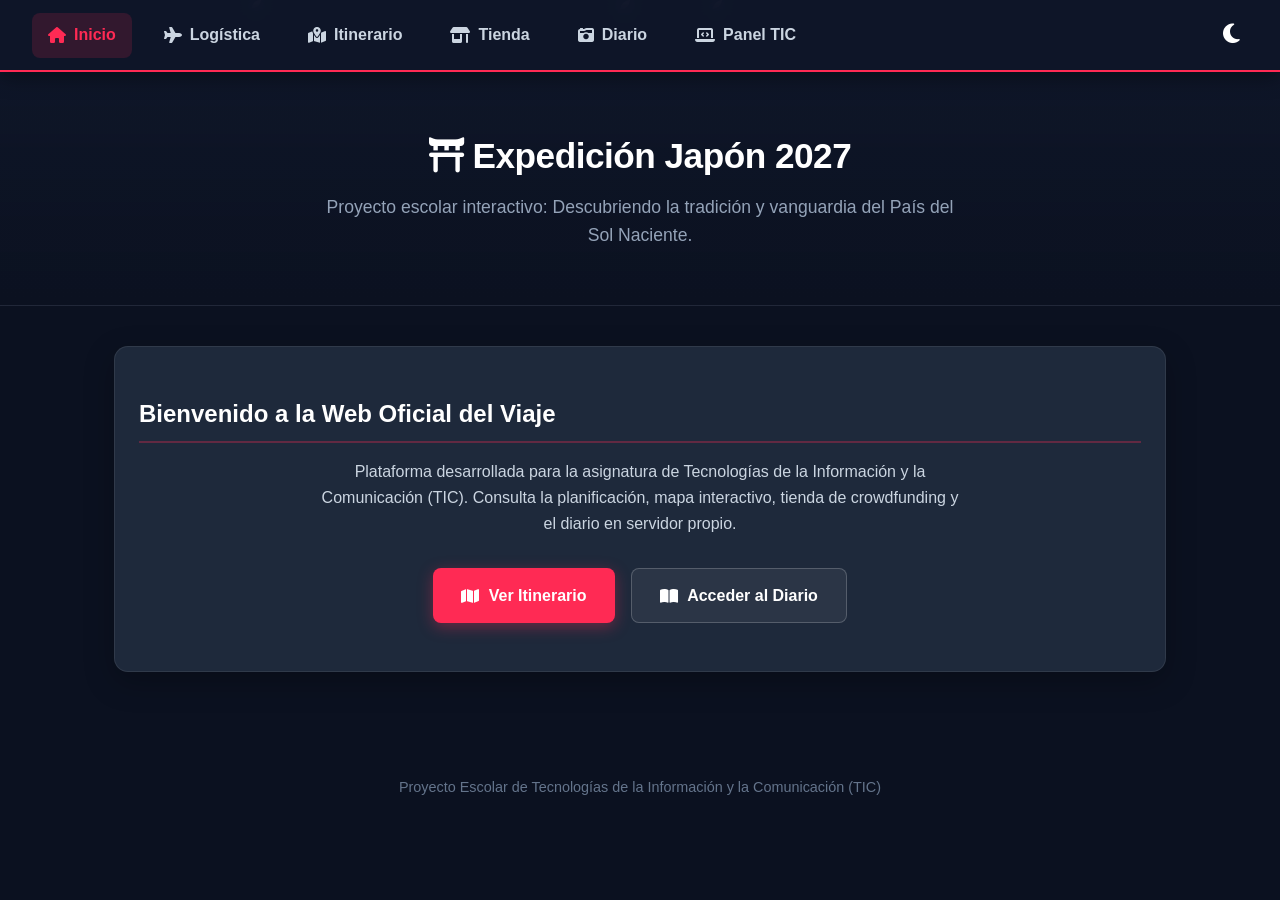
==== commit 539756a8: "Add files via upload" ====
--- a/index.html
+++ b/index.html
@@ -9,24 +9,26 @@
 </head>
 <body>
 
-  <!-- Contenedor para animación de pétalos de Sakura solo en Home -->
+  <!-- Contenedor Sakura exclusivo de la portada -->
   <div id="sakura-container"></div>
 
-  <nav style="display: flex; justify-content: space-between; align-items: center; flex-wrap: wrap;">
-    <button id="menu-toggle" class="btn-menu" title="Abrir menú">
-      <i class="fa-solid fa-bars"></i>
-    </button>
-    <div class="nav-links" id="nav-links">
-      <a href="index.html" class="active"><i class="fa-solid fa-house"></i> Inicio</a>
-      <a href="logistica.html"><i class="fa-solid fa-plane"></i> Logística</a>
-      <a href="itinerario.html"><i class="fa-solid fa-map-location-dot"></i> Itinerario</a>
-      <a href="tienda.html"><i class="fa-solid fa-shop"></i> Tienda</a>
-      <a href="blog.html"><i class="fa-solid fa-camera-retro"></i> Diario</a>
-      <a href="proyecto-tic.html"><i class="fa-solid fa-laptop-code"></i> Panel TIC</a>
+  <nav>
+    <div style="display: flex; justify-content: space-between; align-items: center; flex-wrap: wrap;">
+      <button id="menu-toggle" class="btn-menu" title="Abrir menú">
+        <i class="fa-solid fa-bars"></i>
+      </button>
+      <div class="nav-links" id="nav-links">
+        <a href="index.html" class="active"><i class="fa-solid fa-house"></i> Inicio</a>
+        <a href="logistica.html"><i class="fa-solid fa-plane"></i> Logística</a>
+        <a href="itinerario.html"><i class="fa-solid fa-map-location-dot"></i> Itinerario</a>
+        <a href="tienda.html"><i class="fa-solid fa-shop"></i> Tienda</a>
+        <a href="blog.html"><i class="fa-solid fa-camera-retro"></i> Diario</a>
+        <a href="proyecto-tic.html"><i class="fa-solid fa-laptop-code"></i> Panel TIC</a>
+      </div>
+      <button id="theme-toggle" class="btn-theme" title="Modo Tokyo Night">
+        <i class="fa-solid fa-moon"></i>
+      </button>
     </div>
-    <button id="theme-toggle" class="btn-theme" title="Modo Tokyo Night">
-      <i class="fa-solid fa-moon"></i>
-    </button>
   </nav>
 
   <header>
@@ -35,20 +37,22 @@
   </header>
 
   <div class="container">
-    <section class="reveal hero-section" style="text-align: center; padding: 3rem 1rem;">
+    <section class="reveal" style="text-align: center; padding: 3rem 1.5rem;">
       <h2>Bienvenido a la Web Oficial del Viaje</h2>
-      <p style="max-width: 700px; margin: 1rem auto; font-size: 1.1rem; color: #cbd5e1;">
-        Plataforma desarrollada para la asignatura de Tecnologías de la Información y la Comunicación (TIC). Consulta la planificación, mapa interactivo, tienda de merchandising y nuestro diario colaborativo en tiempo real.
+      <p style="max-width: 650px; margin: 1rem auto 2rem; color: #cbd5e1;">
+        Plataforma desarrollada para la asignatura de Tecnologías de la Información y la Comunicación (TIC). Consulta la planificación, mapa interactivo, tienda de crowdfunding y el diario en servidor propio.
       </p>
-      <div style="display: flex; gap: 1rem; justify-content: center; flex-wrap: wrap; margin-top: 1.5rem;">
-        <a href="itinerario.html" class="btn-submit" style="text-decoration: none;"><i class="fa-solid fa-map"></i> Ver Itinerario</a>
-        <a href="blog.html" class="btn-submit" style="text-decoration: none; background: #3b82f6;"><i class="fa-solid fa-book-open"></i> Acceder al Diario</a>
+      <div style="display: flex; gap: 1rem; justify-content: center; flex-wrap: wrap;">
+        <a href="itinerario.html" class="btn-primary"><i class="fa-solid fa-map"></i> Ver Itinerario</a>
+        <a href="blog.html" class="btn-secondary"><i class="fa-solid fa-book-open"></i> Acceder al Diario</a>
       </div>
     </section>
   </div>
 
   <footer>
-    <p>Proyecto Escolar de Tecnologías de la Información y la Comunicación (TIC)</p>
+    <p style="text-align: center; padding: 2rem 0; color: #64748b; font-size: 0.9rem;">
+      Proyecto Escolar de Tecnologías de la Información y la Comunicación (TIC)
+    </p>
   </footer>
 
   <script src="js/main.js"></script>
--- a/css/style.css
+++ b/css/style.css
@@ -2,188 +2,329 @@
 /* VARIABLES GENERALES (TEMA TOKYO NIGHT)     */
 /* ========================================== */
 :root {
-  --bg-color: #0f172a;        /* Fondo oscuro azulado */
-  --card-bg: #1e293b;         /* Fondo de los contenedores/tarjetas */
-  --text-main: #cbd5e1;       /* Gris claro para párrafos */
-  --heading-color: #f8fafc;   /* Blanco para títulos */
-  --primary: #FF2A54;         /* Rojo Japón vibrante */
-  --primary-dark: #D90429;    /* Rojo Japón oscuro (hover) */
-}
-
-/* ========================================== */
-/* RESET Y ESTILOS BASE                       */
+  --bg-color: #0b1120;        /* Fondo azul noche profundo */
+  --card-bg: #1e293b;         /* Tarjetas y contenedores */
+  --card-border: rgba(255, 255, 255, 0.08);
+  --text-main: #cbd5e1;       /* Texto secundario */
+  --heading-color: #ffffff;   /* Títulos */
+  --primary: #FF2A54;         /* Rojo Tokio corporativo */
+  --primary-dark: #d90429;    /* Rojo hover */
+  --accent-blue: #3b82f6;     /* Azul acento TIC */
+  --success: #10b981;         /* Verde estado */
+}
+
+/* ========================================== */
+/* RESET GENERAL Y ENLACES (FIX BOTONES)      */
 /* ========================================== */
 * {
   margin: 0;
   padding: 0;
   box-sizing: border-box;
-  font-family: 'Segoe UI', system-ui, -apple-system, sans-serif;
+  font-family: 'Segoe UI', -apple-system, BlinkMacSystemFont, Roboto, sans-serif;
 }
 
 body {
   background-color: var(--bg-color);
   color: var(--text-main);
   line-height: 1.6;
+  min-height: 100vh;
   overflow-x: hidden;
 }
 
-h1, h2, h3 {
+/* RESET DE NAVEGACIÓN Y ENLACES - Evita que se pongan morados */
+a, a:visited, a:hover, a:active {
+  text-decoration: none;
+  color: inherit;
+}
+
+h1, h2, h3, h4 {
   color: var(--heading-color);
-  margin-bottom: 1rem;
+  font-weight: 700;
 }
 
 .container {
   max-width: 1100px;
   margin: 0 auto;
-  padding: 2rem;
+  padding: 2.5rem 1.5rem;
 }
 
 /* ========================================== */
 /* BARRA DE NAVEGACIÓN (NAV)                  */
 /* ========================================== */
 nav {
-  background-color: var(--card-bg);
-  padding: 1rem 2rem;
+  background-color: rgba(15, 23, 42, 0.95);
+  backdrop-filter: blur(10px);
+  padding: 0.8rem 2rem;
   position: sticky;
   top: 0;
   z-index: 1000;
-  box-shadow: 0 4px 15px rgba(0,0,0,0.3);
   border-bottom: 2px solid var(--primary);
+  box-shadow: 0 4px 20px rgba(0, 0, 0, 0.4);
 }
 
 .nav-links {
   display: flex;
-  gap: 1.5rem;
+  gap: 1rem;
+  align-items: center;
 }
 
 .nav-links a {
-  color: var(--text-main);
-  text-decoration: none;
+  color: var(--text-main) !important;
   font-weight: 600;
-  padding: 0.5rem 1rem;
+  padding: 0.6rem 1rem;
   border-radius: 8px;
-  transition: all 0.3s ease;
+  transition: all 0.25s ease;
+  display: flex;
+  align-items: center;
+  gap: 0.5rem;
 }
 
 .nav-links a:hover, .nav-links a.active {
-  background-color: rgba(255, 42, 84, 0.1);
-  color: var(--primary);
+  background-color: rgba(255, 42, 84, 0.15);
+  color: var(--primary) !important;
 }
 
 .btn-menu, .btn-theme {
   background: none;
   border: none;
   color: var(--heading-color);
-  font-size: 1.5rem;
+  font-size: 1.4rem;
   cursor: pointer;
+  padding: 0.5rem;
 }
 
 .btn-menu {
-  display: none; /* Se muestra solo en móviles */
-}
-
-/* ========================================== */
-/* CABECERAS Y BOTONES                        */
+  display: none;
+}
+
+/* ========================================== */
+/* BOTONES PERSONALIZADOS                     */
+/* ========================================== */
+.btn-primary,
+.btn-submit,
+a.btn-primary,
+a.btn-submit,
+a.btn-primary:visited,
+a.btn-submit:visited {
+  display: inline-flex;
+  align-items: center;
+  justify-content: center;
+  gap: 0.6rem;
+  background-color: var(--primary);
+  color: #ffffff !important;
+  padding: 0.85rem 1.75rem;
+  border-radius: 8px;
+  font-weight: 700;
+  font-size: 1rem;
+  border: none;
+  cursor: pointer;
+  box-shadow: 0 4px 15px rgba(255, 42, 84, 0.35);
+  transition: all 0.25s ease;
+}
+
+.btn-primary:hover,
+.btn-submit:hover,
+a.btn-primary:hover,
+a.btn-submit:hover {
+  background-color: var(--primary-dark);
+  transform: translateY(-2px);
+  box-shadow: 0 6px 20px rgba(255, 42, 84, 0.5);
+  color: #ffffff !important;
+}
+
+.btn-secondary,
+a.btn-secondary,
+a.btn-secondary:visited {
+  display: inline-flex;
+  align-items: center;
+  justify-content: center;
+  gap: 0.6rem;
+  background: rgba(255, 255, 255, 0.06);
+  color: #ffffff !important;
+  padding: 0.85rem 1.75rem;
+  border-radius: 8px;
+  font-weight: 600;
+  font-size: 1rem;
+  border: 1px solid rgba(255, 255, 255, 0.2);
+  cursor: pointer;
+  transition: all 0.25s ease;
+}
+
+.btn-secondary:hover,
+a.btn-secondary:hover {
+  background: rgba(255, 255, 255, 0.15);
+  border-color: rgba(255, 255, 255, 0.4);
+  transform: translateY(-2px);
+  color: #ffffff !important;
+}
+
+/* ========================================== */
+/* HEADER PRINCIPAL                           */
 /* ========================================== */
 header {
   text-align: center;
-  padding: 4rem 2rem;
-  background: linear-gradient(rgba(15, 23, 42, 0.9), rgba(15, 23, 42, 0.9)), url('https://images.unsplash.com/photo-1493976040374-85c8e12f0c0e?auto=format&fit=crop&w=1920&q=80') center/cover;
-  border-bottom: 1px solid rgba(255,255,255,0.05);
-}
-
-.btn-submit {
-  background-color: var(--primary);
-  color: white;
-  padding: 0.8rem 1.5rem;
-  border: none;
+  padding: 3.5rem 1.5rem;
+  background: linear-gradient(180deg, rgba(15, 23, 42, 0.8) 0%, var(--bg-color) 100%), 
+              url('https://images.unsplash.com/photo-1493976040374-85c8e12f0c0e?auto=format&fit=crop&w=1920&q=80') center/cover;
+  border-bottom: 1px solid var(--card-border);
+}
+
+header h1 {
+  font-size: 2.2rem;
+  margin-bottom: 0.5rem;
+  letter-spacing: -0.5px;
+}
+
+header p {
+  color: #94a3b8;
+  font-size: 1.1rem;
+  max-width: 650px;
+  margin: 0 auto;
+}
+
+/* ========================================== */
+/* SECCIONES Y TARJETAS                       */
+/* ========================================== */
+.reveal {
+  background: var(--card-bg);
+  border-radius: 14px;
+  padding: 2rem;
+  margin-bottom: 2rem;
+  border: 1px solid var(--card-border);
+  box-shadow: 0 10px 30px rgba(0, 0, 0, 0.25);
+}
+
+.reveal h2 {
+  font-size: 1.5rem;
+  margin-bottom: 1rem;
+  display: flex;
+  align-items: center;
+  gap: 0.75rem;
+  border-bottom: 2px solid rgba(255, 42, 84, 0.3);
+  padding-bottom: 0.5rem;
+}
+
+.grid-cards {
+  display: grid;
+  grid-template-columns: repeat(auto-fit, minmax(280px, 1fr));
+  gap: 1.5rem;
+  margin-top: 1.5rem;
+}
+
+.card {
+  background: rgba(15, 23, 42, 0.6);
+  padding: 1.5rem;
+  border-radius: 12px;
+  border: 1px solid var(--card-border);
+  transition: transform 0.3s ease, border-color 0.3s ease;
+}
+
+.card:hover {
+  transform: translateY(-4px);
+  border-color: rgba(255, 42, 84, 0.4);
+}
+
+/* ========================================== */
+/* CALCULADORA DE TIENDA                      */
+/* ========================================== */
+.calc-container {
+  background: rgba(15, 23, 42, 0.8);
+  border-radius: 12px;
+  padding: 1.5rem;
+  border: 1px solid rgba(255, 255, 255, 0.1);
+  margin-top: 1.5rem;
+}
+
+.calc-row {
+  display: flex;
+  justify-content: space-between;
+  align-items: center;
+  padding: 1rem 0;
+  border-bottom: 1px solid rgba(255, 255, 255, 0.08);
+}
+
+.calc-row:last-child {
+  border-bottom: none;
+}
+
+.calc-item-info h4 {
+  font-size: 1.05rem;
+}
+
+.calc-item-info p {
+  font-size: 0.85rem;
+  color: #94a3b8;
+}
+
+.qty-control {
+  display: flex;
+  align-items: center;
+  gap: 0.5rem;
+  background: var(--card-bg);
+  padding: 0.3rem 0.6rem;
   border-radius: 8px;
+  border: 1px solid rgba(255, 255, 255, 0.1);
+}
+
+.btn-qty {
+  background: var(--primary);
+  color: #fff;
+  border: none;
+  width: 28px;
+  height: 28px;
+  border-radius: 6px;
   font-weight: bold;
   cursor: pointer;
-  transition: background 0.3s ease, transform 0.2s ease;
-}
-
-.btn-submit:hover {
-  background-color: var(--primary-dark);
-  transform: translateY(-2px);
-}
-
-/* ========================================== */
-/* LÍNEA DE TIEMPO (ITINERARIO)               */
-/* ========================================== */
-.timeline {
-  position: relative;
-  border-left: 3px solid var(--primary);
-  margin: 2rem 0;
-  padding-left: 2rem;
-}
-
-.timeline-item {
-  background: var(--card-bg);
-  padding: 1.5rem;
+}
+
+.qty-input {
+  width: 35px;
+  text-align: center;
+  background: transparent;
+  border: none;
+  color: #fff;
+  font-weight: bold;
+  font-size: 1rem;
+}
+
+.calc-total-box {
+  margin-top: 1.5rem;
+  padding-top: 1.5rem;
+  border-top: 2px dashed rgba(255, 255, 255, 0.15);
+  display: flex;
+  justify-content: space-between;
+  align-items: center;
+  flex-wrap: wrap;
+  gap: 1rem;
+}
+
+.total-price {
+  font-size: 1.8rem;
+  font-weight: 800;
+  color: var(--primary);
+}
+
+/* ========================================== */
+/* CONTENEDOR DE MICROSOFT FORMS              */
+/* ========================================== */
+.forms-frame-wrapper {
+  width: 100%;
+  background: #ffffff;
   border-radius: 12px;
-  margin-bottom: 1.5rem;
-  border: 1px solid rgba(255,255,255,0.05);
-  position: relative;
-}
-
-.timeline-item::before {
-  content: '';
-  position: absolute;
-  width: 15px;
-  height: 15px;
-  background: var(--primary);
-  border-radius: 50%;
-  left: -2.6rem;
-  top: 1.5rem;
-}
-
-.timeline-title {
-  font-size: 1.2rem;
-  color: var(--heading-color);
-  font-weight: bold;
-}
-
-.badge {
-  background: rgba(255, 42, 84, 0.2);
-  color: var(--primary);
-  padding: 0.2rem 0.6rem;
-  border-radius: 12px;
-  font-size: 0.8rem;
-  font-weight: bold;
-}
-
-/* ========================================== */
-/* CUADRÍCULA DEL BLOG Y FORMS (NUEVO)        */
-/* ========================================== */
-.blog-grid {
-  display: grid;
-  grid-template-columns: repeat(auto-fit, minmax(300px, 1fr));
-  gap: 2rem;
+  overflow: hidden;
+  box-shadow: 0 10px 25px rgba(0, 0, 0, 0.5);
   margin-top: 1rem;
 }
 
-.blog-card {
-  transition: transform 0.3s ease, box-shadow 0.3s ease;
-}
-
-.blog-card:hover {
-  transform: translateY(-5px);
-  box-shadow: 0 10px 25px rgba(0, 0, 0, 0.4);
-}
-
-/* Animación de los elementos al hacer scroll */
-.reveal {
-  margin-bottom: 3rem;
-  animation: fadeIn 0.8s ease-in-out;
-}
-
-@keyframes fadeIn {
-  from { opacity: 0; transform: translateY(20px); }
-  to { opacity: 1; transform: translateY(0); }
-}
-
-/* Efecto Sakura (Solo para Index) */
+.forms-frame-wrapper iframe {
+  width: 100%;
+  height: 650px;
+  border: none;
+}
+
+/* ========================================== */
+/* EFECTO SAKURA (CUIDADO CONTROLADO)         */
+/* ========================================== */
 #sakura-container {
   position: fixed;
   top: 0;
@@ -191,7 +332,7 @@
   width: 100vw;
   height: 100vh;
   pointer-events: none;
-  z-index: 9999;
+  z-index: 1;
   overflow: hidden;
 }
 
@@ -199,18 +340,19 @@
   position: absolute;
   background-color: #ffb7c5;
   border-radius: 15px 0px 15px 0px;
-  opacity: 0.8;
+  opacity: 0.6;
+  pointer-events: none;
   animation: fall linear infinite;
 }
 
 @keyframes fall {
-  0% { transform: translateY(-10vh) rotate(0deg); opacity: 0; }
-  10% { opacity: 0.8; }
-  100% { transform: translateY(100vh) rotate(360deg); opacity: 0.2; }
-}
-
-/* ========================================== */
-/* RESPONSIVE DESIGN (MÓVILES)                */
+  0% { transform: translateY(-5vh) rotate(0deg); opacity: 0; }
+  10% { opacity: 0.6; }
+  100% { transform: translateY(105vh) rotate(360deg); opacity: 0.1; }
+}
+
+/* ========================================== */
+/* RESPONSIVE DESIGN                         */
 /* ========================================== */
 @media (max-width: 768px) {
   .btn-menu {
@@ -221,7 +363,6 @@
     flex-direction: column;
     width: 100%;
     margin-top: 1rem;
-    text-align: center;
   }
   .nav-links.active {
     display: flex;
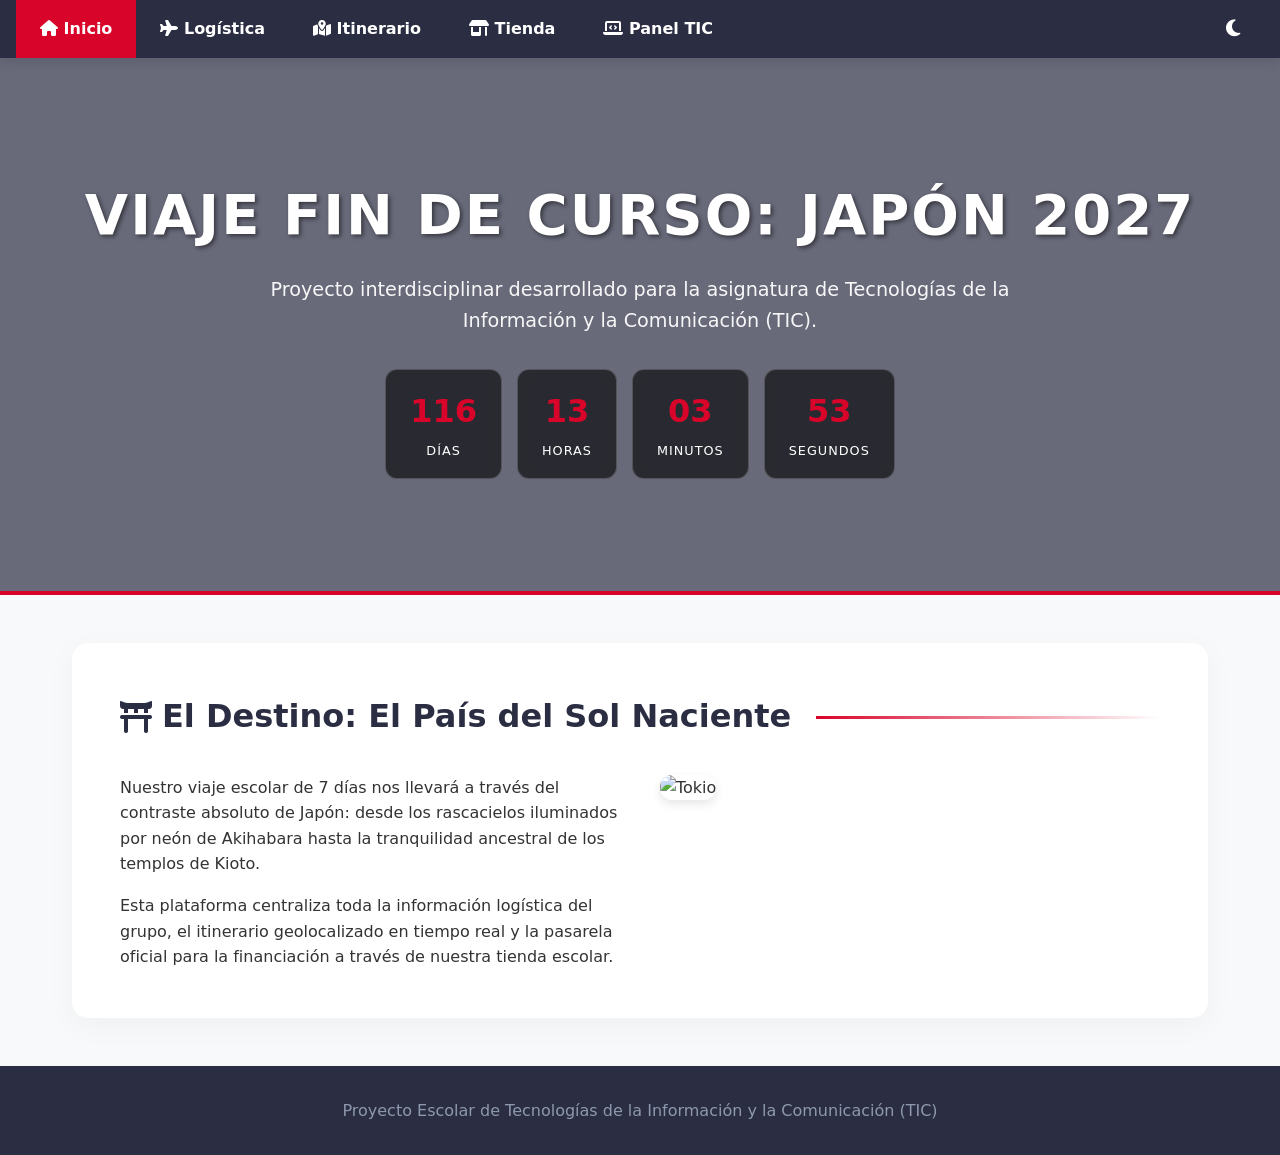
==== commit a478e164: "Add files via upload" ====
--- a/index.html
+++ b/index.html
@@ -3,56 +3,57 @@
 <head>
   <meta charset="UTF-8">
   <meta name="viewport" content="width=device-width, initial-scale=1.0">
-  <title>Inicio | Expedición Japón 2027</title>
+  <title>Viaje a Japón 2027 | Proyecto TIC</title>
   <link rel="stylesheet" href="https://cdnjs.cloudflare.com/ajax/libs/font-awesome/6.4.0/css/all.min.css">
   <link rel="stylesheet" href="css/style.css">
 </head>
 <body>
 
-  <!-- Contenedor Sakura exclusivo de la portada -->
-  <div id="sakura-container"></div>
-
-  <nav>
-    <div style="display: flex; justify-content: space-between; align-items: center; flex-wrap: wrap;">
-      <button id="menu-toggle" class="btn-menu" title="Abrir menú">
-        <i class="fa-solid fa-bars"></i>
-      </button>
-      <div class="nav-links" id="nav-links">
-        <a href="index.html" class="active"><i class="fa-solid fa-house"></i> Inicio</a>
-        <a href="logistica.html"><i class="fa-solid fa-plane"></i> Logística</a>
-        <a href="itinerario.html"><i class="fa-solid fa-map-location-dot"></i> Itinerario</a>
-        <a href="tienda.html"><i class="fa-solid fa-shop"></i> Tienda</a>
-        <a href="blog.html"><i class="fa-solid fa-camera-retro"></i> Diario</a>
-        <a href="proyecto-tic.html"><i class="fa-solid fa-laptop-code"></i> Panel TIC</a>
-      </div>
-      <button id="theme-toggle" class="btn-theme" title="Modo Tokyo Night">
-        <i class="fa-solid fa-moon"></i>
-      </button>
+  <nav style="display: flex; justify-content: space-between; align-items: center; flex-wrap: wrap;">
+    <button id="menu-toggle" class="btn-menu" title="Abrir menú">
+      <i class="fa-solid fa-bars"></i>
+    </button>
+    <div class="nav-links" id="nav-links">
+      <a href="index.html" class="active"><i class="fa-solid fa-house"></i> Inicio</a>
+      <a href="logistica.html"><i class="fa-solid fa-plane"></i> Logística</a>
+      <a href="itinerario.html"><i class="fa-solid fa-map-location-dot"></i> Itinerario</a>
+      <a href="tienda.html"><i class="fa-solid fa-shop"></i> Tienda</a>
+      <a href="proyecto-tic.html"><i class="fa-solid fa-laptop-code"></i> Panel TIC</a>
     </div>
+    <button id="theme-toggle" class="btn-theme" title="Modo Tokyo Night">
+      <i class="fa-solid fa-moon"></i>
+    </button>
   </nav>
 
   <header>
-    <h1><i class="fa-solid fa-torii-gate"></i> Expedición Japón 2027</h1>
-    <p>Proyecto escolar interactivo: Descubriendo la tradición y vanguardia del País del Sol Naciente.</p>
+    <h1>Viaje Fin de Curso: Japón 2027</h1>
+    <p>Proyecto interdisciplinar desarrollado para la asignatura de Tecnologías de la Información y la Comunicación (TIC).</p>
+    
+    <div class="countdown-container">
+      <div class="countdown-box"><span id="cd-days">00</span><small>Días</small></div>
+      <div class="countdown-box"><span id="cd-hours">00</span><small>Horas</small></div>
+      <div class="countdown-box"><span id="cd-mins">00</span><small>Minutos</small></div>
+      <div class="countdown-box"><span id="cd-secs">00</span><small>Segundos</small></div>
+    </div>
   </header>
 
   <div class="container">
-    <section class="reveal" style="text-align: center; padding: 3rem 1.5rem;">
-      <h2>Bienvenido a la Web Oficial del Viaje</h2>
-      <p style="max-width: 650px; margin: 1rem auto 2rem; color: #cbd5e1;">
-        Plataforma desarrollada para la asignatura de Tecnologías de la Información y la Comunicación (TIC). Consulta la planificación, mapa interactivo, tienda de crowdfunding y el diario en servidor propio.
-      </p>
-      <div style="display: flex; gap: 1rem; justify-content: center; flex-wrap: wrap;">
-        <a href="itinerario.html" class="btn-primary"><i class="fa-solid fa-map"></i> Ver Itinerario</a>
-        <a href="blog.html" class="btn-secondary"><i class="fa-solid fa-book-open"></i> Acceder al Diario</a>
+    <section>
+      <h2><i class="fa-solid fa-torii-gate"></i> El Destino: El País del Sol Naciente</h2>
+      <div class="grid-2">
+        <div>
+          <p style="margin-bottom: 1rem;">Nuestro viaje escolar de 7 días nos llevará a través del contraste absoluto de Japón: desde los rascacielos iluminados por neón de Akihabara hasta la tranquilidad ancestral de los templos de Kioto.</p>
+          <p>Esta plataforma centraliza toda la información logística del grupo, el itinerario geolocalizado en tiempo real y la pasarela oficial para la financiación a través de nuestra tienda escolar.</p>
+        </div>
+        <div>
+          <img src="https://images.unsplash.com/photo-1492571350019-22de08371fd3?auto=format&fit=crop&w=800&q=80" alt="Tokio" style="width: 100%; border-radius: 12px; box-shadow: 0 4px 10px rgba(0,0,0,0.1);">
+        </div>
       </div>
     </section>
   </div>
 
   <footer>
-    <p style="text-align: center; padding: 2rem 0; color: #64748b; font-size: 0.9rem;">
-      Proyecto Escolar de Tecnologías de la Información y la Comunicación (TIC)
-    </p>
+    <p>Proyecto Escolar de Tecnologías de la Información y la Comunicación (TIC)</p>
   </footer>
 
   <script src="js/main.js"></script>
--- a/css/style.css
+++ b/css/style.css
@@ -1,370 +1,171 @@
-/* ========================================== */
-/* VARIABLES GENERALES (TEMA TOKYO NIGHT)     */
-/* ========================================== */
 :root {
-  --bg-color: #0b1120;        /* Fondo azul noche profundo */
-  --card-bg: #1e293b;         /* Tarjetas y contenedores */
-  --card-border: rgba(255, 255, 255, 0.08);
-  --text-main: #cbd5e1;       /* Texto secundario */
-  --heading-color: #ffffff;   /* Títulos */
-  --primary: #FF2A54;         /* Rojo Tokio corporativo */
-  --primary-dark: #d90429;    /* Rojo hover */
-  --accent-blue: #3b82f6;     /* Azul acento TIC */
-  --success: #10b981;         /* Verde estado */
+  --primary: #D90429;
+  --secondary: #2B2D42;
+  --light-bg: #F8F9FA;
+  --text: #333333;
+  --accent: #8D99AE;
+  --card-bg: #FFFFFF;
 }
 
-/* ========================================== */
-/* RESET GENERAL Y ENLACES (FIX BOTONES)      */
-/* ========================================== */
+/* ========================================= */
+/* MODO TOKYO NIGHT (DARK MODE)              */
+/* ========================================= */
+body.tokyo-night {
+  --light-bg: #0F172A;
+  --card-bg: #1E293B;
+  --text: #F8FAFC;
+  --secondary: #0B1120;
+  --primary: #FF2A54;
+}
+
+body.tokyo-night .timeline-content {
+  background: #1E293B;
+  color: #e2e8f0;
+  border: 1px solid rgba(255,255,255,0.1);
+}
+
+body.tokyo-night .info-card,
+body.tokyo-night .store-panel {
+  border-color: rgba(255,255,255,0.1);
+  background: var(--card-bg);
+}
+
 * {
+  box-sizing: border-box;
   margin: 0;
   padding: 0;
-  box-sizing: border-box;
-  font-family: 'Segoe UI', -apple-system, BlinkMacSystemFont, Roboto, sans-serif;
+  font-family: 'Segoe UI', system-ui, sans-serif;
 }
 
 body {
-  background-color: var(--bg-color);
-  color: var(--text-main);
+  background-color: var(--light-bg);
+  color: var(--text);
   line-height: 1.6;
-  min-height: 100vh;
-  overflow-x: hidden;
+  transition: background-color 0.3s ease, color 0.3s ease;
 }
 
-/* RESET DE NAVEGACIÓN Y ENLACES - Evita que se pongan morados */
-a, a:visited, a:hover, a:active {
-  text-decoration: none;
-  color: inherit;
+/* Header */
+header {
+  background: linear-gradient(rgba(43, 45, 66, 0.7), rgba(43, 45, 66, 0.7)),
+    url('https://images.unsplash.com/photo-1493976040374-85c8e12f0c0e?auto=format&fit=crop&w=1920&q=80') center/cover no-repeat;
+  color: white;
+  padding: 7rem 2rem;
+  text-align: center;
+  border-bottom: 4px solid var(--primary);
 }
 
-h1, h2, h3, h4 {
-  color: var(--heading-color);
-  font-weight: 700;
+header h1 {
+  font-size: 3.5rem;
+  margin-bottom: 1rem;
+  text-transform: uppercase;
+  letter-spacing: 2px;
+  text-shadow: 2px 2px 4px rgba(0, 0, 0, 0.5);
 }
 
-.container {
-  max-width: 1100px;
-  margin: 0 auto;
-  padding: 2.5rem 1.5rem;
-}
+header p { font-size: 1.2rem; max-width: 800px; margin: 0 auto; opacity: 0.95; }
 
-/* ========================================== */
-/* BARRA DE NAVEGACIÓN (NAV)                  */
-/* ========================================== */
+/* Cuenta Atrás */
+.countdown-container { display: flex; justify-content: center; gap: 15px; margin-top: 2rem; flex-wrap: wrap; }
+.countdown-box { background: rgba(0, 0, 0, 0.6); backdrop-filter: blur(5px); padding: 1rem 1.5rem; border-radius: 12px; border: 1px solid rgba(255, 255, 255, 0.2); min-width: 90px; }
+.countdown-box span { display: block; font-size: 2rem; font-weight: bold; color: var(--primary); }
+.countdown-box small { text-transform: uppercase; font-size: 0.8rem; letter-spacing: 1px; color: white; }
+
+/* Nav */
 nav {
-  background-color: rgba(15, 23, 42, 0.95);
-  backdrop-filter: blur(10px);
-  padding: 0.8rem 2rem;
+  background-color: var(--secondary);
   position: sticky;
   top: 0;
   z-index: 1000;
-  border-bottom: 2px solid var(--primary);
-  box-shadow: 0 4px 20px rgba(0, 0, 0, 0.4);
+  box-shadow: 0 4px 12px rgba(0, 0, 0, 0.1);
+  padding: 0 1rem;
+}
+
+nav a {
+  color: white;
+  padding: 1rem 1.5rem;
+  text-decoration: none;
+  font-weight: 600;
+  transition: all 0.3s ease;
+}
+
+nav a:hover, nav a.active { background-color: var(--primary); }
+
+.btn-theme {
+  background: transparent; color: white; border: none;
+  padding: 1rem 1.5rem; font-size: 1.2rem; cursor: pointer;
+  transition: all 0.3s ease;
+}
+.btn-theme:hover { color: var(--primary); }
+
+/* Layout y Cards */
+.container { max-width: 1200px; margin: 3rem auto; padding: 0 2rem; }
+section { background: var(--card-bg); padding: 3rem; margin-bottom: 3rem; border-radius: 16px; box-shadow: 0 8px 30px rgba(0, 0, 0, 0.04); transition: background-color 0.3s ease; }
+h2 { color: var(--secondary); font-size: 2rem; margin-bottom: 2rem; display: flex; align-items: center; gap: 10px; }
+body.tokyo-night h2 { color: white; }
+h2::after { content: ""; flex: 1; height: 3px; background: linear-gradient(to right, var(--primary), transparent); margin-left: 15px; }
+
+.grid-2 { display: grid; grid-template-columns: repeat(auto-fit, minmax(350px, 1fr)); gap: 2.5rem; }
+.grid-3 { display: grid; grid-template-columns: repeat(auto-fit, minmax(280px, 1fr)); gap: 1.5rem; }
+
+.info-card { border: 1px solid #EAEAEA; border-radius: 12px; padding: 1.5rem; transition: transform 0.3s; }
+.info-card:hover { transform: translateY(-5px); box-shadow: 0 10px 20px rgba(0, 0, 0, 0.05); }
+.info-card h4 { color: var(--primary); font-size: 1.2rem; margin-bottom: 1rem; display: flex; align-items: center; gap: 8px; }
+.info-card ul { list-style: none; }
+.info-card ul li { margin-bottom: 0.5rem; font-size: 0.95rem; border-bottom: 1px dashed rgba(128,128,128,0.3); padding-bottom: 0.5rem; }
+.info-card ul li:last-child { border: none; }
+
+/* Mapa y Timeline */
+#map { height: 450px; width: 100%; border-radius: 12px; border: 2px solid var(--accent); }
+
+.timeline { position: relative; max-width: 800px; margin: 0 auto; }
+.timeline::after { content: ''; position: absolute; width: 4px; background-color: var(--primary); top: 0; bottom: 0; left: 20px; border-radius: 4px; }
+.timeline-item { padding: 10px 0 30px 50px; position: relative; }
+.timeline-item::after { content: ''; position: absolute; width: 20px; height: 20px; right: auto; left: 12px; background-color: white; border: 4px solid var(--primary); top: 12px; border-radius: 50%; z-index: 1; }
+.timeline-date { font-weight: bold; color: var(--primary); margin-bottom: 5px; font-size: 1.1rem; }
+.timeline-content { background-color: #f1f5f9; padding: 20px; border-radius: 12px; }
+.time-badge { background: var(--secondary); color: white; padding: 2px 8px; border-radius: 12px; font-size: 0.8rem; font-weight: bold; margin-right: 8px; }
+body.tokyo-night .time-badge { background: var(--primary); }
+
+/* Tienda */
+.store-panel { background: #f8fafc; padding: 2rem; border-radius: 12px; border: 1px solid #e2e8f0; }
+.product-row { display: flex; justify-content: space-between; align-items: center; padding: 1rem 0; border-bottom: 1px solid rgba(128,128,128,0.2); }
+.product-row select { padding: 0.5rem; border-radius: 6px; border: 1px solid var(--accent); background: white; width: 100px; }
+.total-box { font-size: 1.5rem; font-weight: bold; text-align: right; margin: 1.5rem 0; color: var(--primary); }
+.btn { display: inline-block; width: 100%; text-align: center; background: var(--primary); color: white; padding: 1rem; border: none; border-radius: 8px; font-size: 1.1rem; font-weight: bold; cursor: pointer; transition: all 0.3s; }
+.btn:hover { background: #b00320; transform: scale(1.02); }
+
+footer { background: var(--secondary); color: var(--accent); text-align: center; padding: 2rem; margin-top: 2rem; }
+
+/* ========================================= */
+/* MENÚ HAMBURGUESA PARA MÓVILES             */
+/* ========================================= */
+.btn-menu {
+  display: none;
+  background: transparent;
+  border: none;
+  color: white;
+  font-size: 1.5rem;
+  cursor: pointer;
+  padding: 0.5rem 1rem;
 }
 
 .nav-links {
   display: flex;
-  gap: 1rem;
+  gap: 0;
   align-items: center;
 }
 
-.nav-links a {
-  color: var(--text-main) !important;
-  font-weight: 600;
-  padding: 0.6rem 1rem;
-  border-radius: 8px;
-  transition: all 0.25s ease;
-  display: flex;
-  align-items: center;
-  gap: 0.5rem;
-}
-
-.nav-links a:hover, .nav-links a.active {
-  background-color: rgba(255, 42, 84, 0.15);
-  color: var(--primary) !important;
-}
-
-.btn-menu, .btn-theme {
-  background: none;
-  border: none;
-  color: var(--heading-color);
-  font-size: 1.4rem;
-  cursor: pointer;
-  padding: 0.5rem;
-}
-
-.btn-menu {
-  display: none;
-}
-
-/* ========================================== */
-/* BOTONES PERSONALIZADOS                     */
-/* ========================================== */
-.btn-primary,
-.btn-submit,
-a.btn-primary,
-a.btn-submit,
-a.btn-primary:visited,
-a.btn-submit:visited {
-  display: inline-flex;
-  align-items: center;
-  justify-content: center;
-  gap: 0.6rem;
-  background-color: var(--primary);
-  color: #ffffff !important;
-  padding: 0.85rem 1.75rem;
-  border-radius: 8px;
-  font-weight: 700;
-  font-size: 1rem;
-  border: none;
-  cursor: pointer;
-  box-shadow: 0 4px 15px rgba(255, 42, 84, 0.35);
-  transition: all 0.25s ease;
-}
-
-.btn-primary:hover,
-.btn-submit:hover,
-a.btn-primary:hover,
-a.btn-submit:hover {
-  background-color: var(--primary-dark);
-  transform: translateY(-2px);
-  box-shadow: 0 6px 20px rgba(255, 42, 84, 0.5);
-  color: #ffffff !important;
-}
-
-.btn-secondary,
-a.btn-secondary,
-a.btn-secondary:visited {
-  display: inline-flex;
-  align-items: center;
-  justify-content: center;
-  gap: 0.6rem;
-  background: rgba(255, 255, 255, 0.06);
-  color: #ffffff !important;
-  padding: 0.85rem 1.75rem;
-  border-radius: 8px;
-  font-weight: 600;
-  font-size: 1rem;
-  border: 1px solid rgba(255, 255, 255, 0.2);
-  cursor: pointer;
-  transition: all 0.25s ease;
-}
-
-.btn-secondary:hover,
-a.btn-secondary:hover {
-  background: rgba(255, 255, 255, 0.15);
-  border-color: rgba(255, 255, 255, 0.4);
-  transform: translateY(-2px);
-  color: #ffffff !important;
-}
-
-/* ========================================== */
-/* HEADER PRINCIPAL                           */
-/* ========================================== */
-header {
-  text-align: center;
-  padding: 3.5rem 1.5rem;
-  background: linear-gradient(180deg, rgba(15, 23, 42, 0.8) 0%, var(--bg-color) 100%), 
-              url('https://images.unsplash.com/photo-1493976040374-85c8e12f0c0e?auto=format&fit=crop&w=1920&q=80') center/cover;
-  border-bottom: 1px solid var(--card-border);
-}
-
-header h1 {
-  font-size: 2.2rem;
-  margin-bottom: 0.5rem;
-  letter-spacing: -0.5px;
-}
-
-header p {
-  color: #94a3b8;
-  font-size: 1.1rem;
-  max-width: 650px;
-  margin: 0 auto;
-}
-
-/* ========================================== */
-/* SECCIONES Y TARJETAS                       */
-/* ========================================== */
-.reveal {
-  background: var(--card-bg);
-  border-radius: 14px;
-  padding: 2rem;
-  margin-bottom: 2rem;
-  border: 1px solid var(--card-border);
-  box-shadow: 0 10px 30px rgba(0, 0, 0, 0.25);
-}
-
-.reveal h2 {
-  font-size: 1.5rem;
-  margin-bottom: 1rem;
-  display: flex;
-  align-items: center;
-  gap: 0.75rem;
-  border-bottom: 2px solid rgba(255, 42, 84, 0.3);
-  padding-bottom: 0.5rem;
-}
-
-.grid-cards {
-  display: grid;
-  grid-template-columns: repeat(auto-fit, minmax(280px, 1fr));
-  gap: 1.5rem;
-  margin-top: 1.5rem;
-}
-
-.card {
-  background: rgba(15, 23, 42, 0.6);
-  padding: 1.5rem;
-  border-radius: 12px;
-  border: 1px solid var(--card-border);
-  transition: transform 0.3s ease, border-color 0.3s ease;
-}
-
-.card:hover {
-  transform: translateY(-4px);
-  border-color: rgba(255, 42, 84, 0.4);
-}
-
-/* ========================================== */
-/* CALCULADORA DE TIENDA                      */
-/* ========================================== */
-.calc-container {
-  background: rgba(15, 23, 42, 0.8);
-  border-radius: 12px;
-  padding: 1.5rem;
-  border: 1px solid rgba(255, 255, 255, 0.1);
-  margin-top: 1.5rem;
-}
-
-.calc-row {
-  display: flex;
-  justify-content: space-between;
-  align-items: center;
-  padding: 1rem 0;
-  border-bottom: 1px solid rgba(255, 255, 255, 0.08);
-}
-
-.calc-row:last-child {
-  border-bottom: none;
-}
-
-.calc-item-info h4 {
-  font-size: 1.05rem;
-}
-
-.calc-item-info p {
-  font-size: 0.85rem;
-  color: #94a3b8;
-}
-
-.qty-control {
-  display: flex;
-  align-items: center;
-  gap: 0.5rem;
-  background: var(--card-bg);
-  padding: 0.3rem 0.6rem;
-  border-radius: 8px;
-  border: 1px solid rgba(255, 255, 255, 0.1);
-}
-
-.btn-qty {
-  background: var(--primary);
-  color: #fff;
-  border: none;
-  width: 28px;
-  height: 28px;
-  border-radius: 6px;
-  font-weight: bold;
-  cursor: pointer;
-}
-
-.qty-input {
-  width: 35px;
-  text-align: center;
-  background: transparent;
-  border: none;
-  color: #fff;
-  font-weight: bold;
-  font-size: 1rem;
-}
-
-.calc-total-box {
-  margin-top: 1.5rem;
-  padding-top: 1.5rem;
-  border-top: 2px dashed rgba(255, 255, 255, 0.15);
-  display: flex;
-  justify-content: space-between;
-  align-items: center;
-  flex-wrap: wrap;
-  gap: 1rem;
-}
-
-.total-price {
-  font-size: 1.8rem;
-  font-weight: 800;
-  color: var(--primary);
-}
-
-/* ========================================== */
-/* CONTENEDOR DE MICROSOFT FORMS              */
-/* ========================================== */
-.forms-frame-wrapper {
-  width: 100%;
-  background: #ffffff;
-  border-radius: 12px;
-  overflow: hidden;
-  box-shadow: 0 10px 25px rgba(0, 0, 0, 0.5);
-  margin-top: 1rem;
-}
-
-.forms-frame-wrapper iframe {
-  width: 100%;
-  height: 650px;
-  border: none;
-}
-
-/* ========================================== */
-/* EFECTO SAKURA (CUIDADO CONTROLADO)         */
-/* ========================================== */
-#sakura-container {
-  position: fixed;
-  top: 0;
-  left: 0;
-  width: 100vw;
-  height: 100vh;
-  pointer-events: none;
-  z-index: 1;
-  overflow: hidden;
-}
-
-.sakura-petal {
-  position: absolute;
-  background-color: #ffb7c5;
-  border-radius: 15px 0px 15px 0px;
-  opacity: 0.6;
-  pointer-events: none;
-  animation: fall linear infinite;
-}
-
-@keyframes fall {
-  0% { transform: translateY(-5vh) rotate(0deg); opacity: 0; }
-  10% { opacity: 0.6; }
-  100% { transform: translateY(105vh) rotate(360deg); opacity: 0.1; }
-}
-
-/* ========================================== */
-/* RESPONSIVE DESIGN                         */
-/* ========================================== */
 @media (max-width: 768px) {
-  .btn-menu {
-    display: block;
-  }
+  header h1 { font-size: 2.2rem; }
+  section { padding: 1.5rem; }
+  
+  .btn-menu { display: block; }
   .nav-links {
     display: none;
     flex-direction: column;
     width: 100%;
-    margin-top: 1rem;
+    margin-top: 0.5rem;
   }
-  .nav-links.active {
-    display: flex;
-  }
+  .nav-links.active { display: flex; }
+  .nav-links a { width: 100%; padding: 1rem; text-align: left; border-top: 1px solid rgba(255, 255, 255, 0.1); }
 }
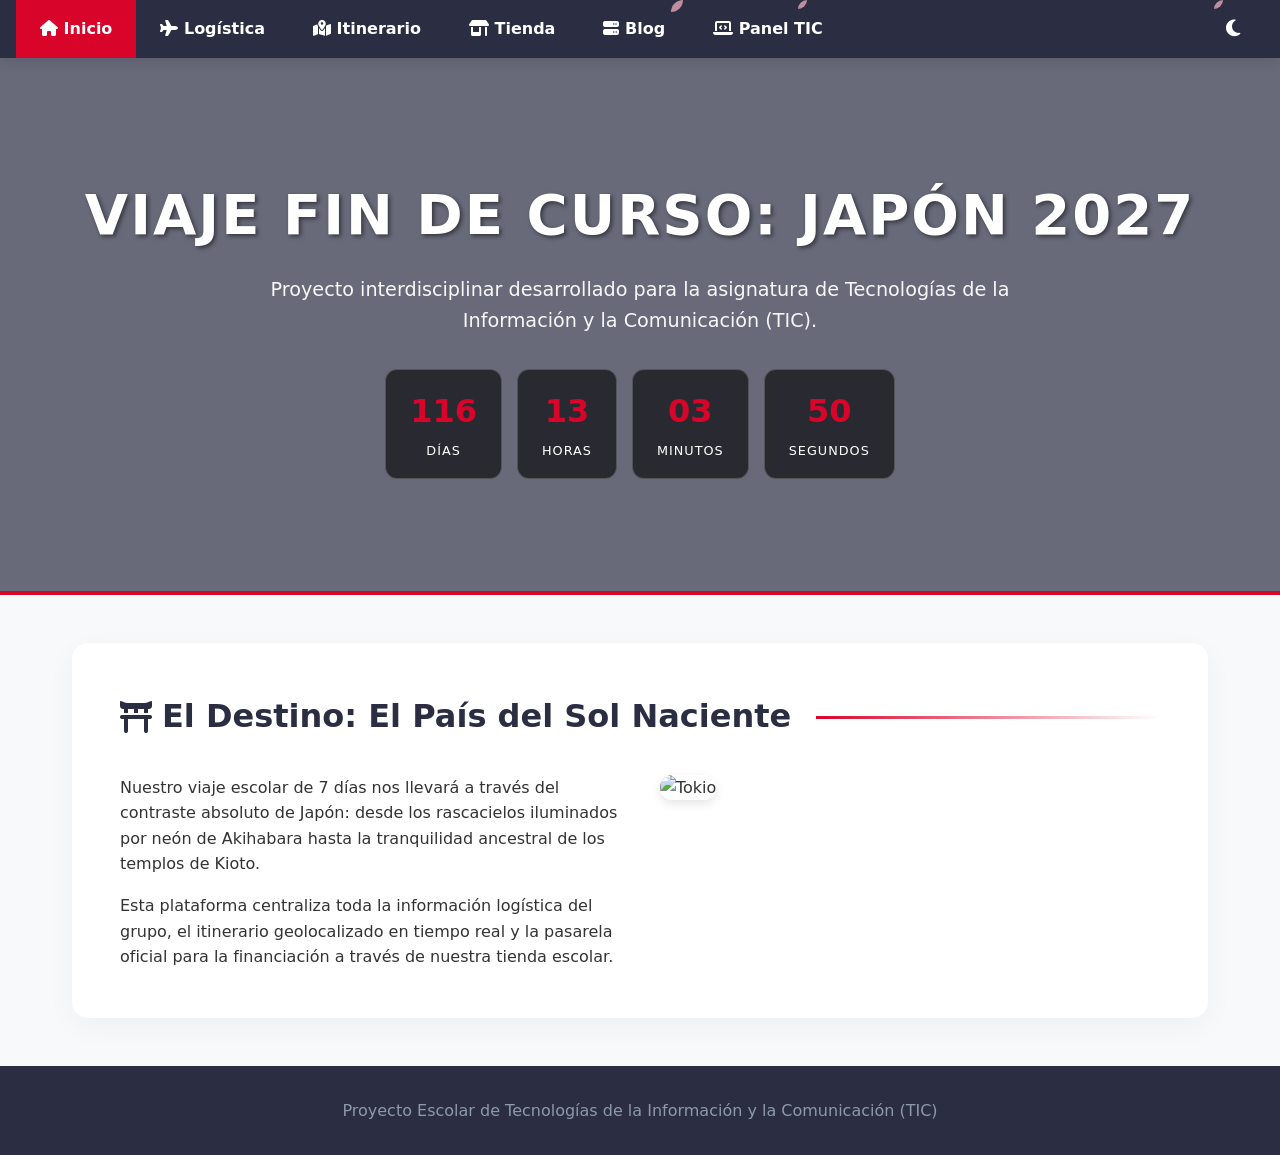
==== commit d4e17671: "Add files via upload" ====
--- a/index.html
+++ b/index.html
@@ -9,6 +9,9 @@
 </head>
 <body>
 
+  <!-- Contenedor para el efecto Sakura -->
+  <div id="sakura-container"></div>
+
   <nav style="display: flex; justify-content: space-between; align-items: center; flex-wrap: wrap;">
     <button id="menu-toggle" class="btn-menu" title="Abrir menú">
       <i class="fa-solid fa-bars"></i>
@@ -18,6 +21,7 @@
       <a href="logistica.html"><i class="fa-solid fa-plane"></i> Logística</a>
       <a href="itinerario.html"><i class="fa-solid fa-map-location-dot"></i> Itinerario</a>
       <a href="tienda.html"><i class="fa-solid fa-shop"></i> Tienda</a>
+      <a href="blog.html"><i class="fa-solid fa-server"></i> Blog</a>
       <a href="proyecto-tic.html"><i class="fa-solid fa-laptop-code"></i> Panel TIC</a>
     </div>
     <button id="theme-toggle" class="btn-theme" title="Modo Tokyo Night">
--- a/css/style.css
+++ b/css/style.css
@@ -21,12 +21,12 @@
 body.tokyo-night .timeline-content {
   background: #1E293B;
   color: #e2e8f0;
-  border: 1px solid rgba(255,255,255,0.1);
+  border: 1px solid rgba(255, 255, 255, 0.1);
 }
 
 body.tokyo-night .info-card,
 body.tokyo-night .store-panel {
-  border-color: rgba(255,255,255,0.1);
+  border-color: rgba(255, 255, 255, 0.1);
   background: var(--card-bg);
 }
 
@@ -62,13 +62,44 @@
   text-shadow: 2px 2px 4px rgba(0, 0, 0, 0.5);
 }
 
-header p { font-size: 1.2rem; max-width: 800px; margin: 0 auto; opacity: 0.95; }
+header p {
+  font-size: 1.2rem;
+  max-width: 800px;
+  margin: 0 auto;
+  opacity: 0.95;
+}
 
 /* Cuenta Atrás */
-.countdown-container { display: flex; justify-content: center; gap: 15px; margin-top: 2rem; flex-wrap: wrap; }
-.countdown-box { background: rgba(0, 0, 0, 0.6); backdrop-filter: blur(5px); padding: 1rem 1.5rem; border-radius: 12px; border: 1px solid rgba(255, 255, 255, 0.2); min-width: 90px; }
-.countdown-box span { display: block; font-size: 2rem; font-weight: bold; color: var(--primary); }
-.countdown-box small { text-transform: uppercase; font-size: 0.8rem; letter-spacing: 1px; color: white; }
+.countdown-container {
+  display: flex;
+  justify-content: center;
+  gap: 15px;
+  margin-top: 2rem;
+  flex-wrap: wrap;
+}
+
+.countdown-box {
+  background: rgba(0, 0, 0, 0.6);
+  backdrop-filter: blur(5px);
+  padding: 1rem 1.5rem;
+  border-radius: 12px;
+  border: 1px solid rgba(255, 255, 255, 0.2);
+  min-width: 90px;
+}
+
+.countdown-box span {
+  display: block;
+  font-size: 2rem;
+  font-weight: bold;
+  color: var(--primary);
+}
+
+.countdown-box small {
+  text-transform: uppercase;
+  font-size: 0.8rem;
+  letter-spacing: 1px;
+  color: white;
+}
 
 /* Nav */
 nav {
@@ -88,53 +119,279 @@
   transition: all 0.3s ease;
 }
 
-nav a:hover, nav a.active { background-color: var(--primary); }
+nav a:hover,
+nav a.active {
+  background-color: var(--primary);
+}
 
 .btn-theme {
-  background: transparent; color: white; border: none;
-  padding: 1rem 1.5rem; font-size: 1.2rem; cursor: pointer;
+  background: transparent;
+  color: white;
+  border: none;
+  padding: 1rem 1.5rem;
+  font-size: 1.2rem;
+  cursor: pointer;
   transition: all 0.3s ease;
 }
-.btn-theme:hover { color: var(--primary); }
+
+.btn-theme:hover {
+  color: var(--primary);
+}
 
 /* Layout y Cards */
-.container { max-width: 1200px; margin: 3rem auto; padding: 0 2rem; }
-section { background: var(--card-bg); padding: 3rem; margin-bottom: 3rem; border-radius: 16px; box-shadow: 0 8px 30px rgba(0, 0, 0, 0.04); transition: background-color 0.3s ease; }
-h2 { color: var(--secondary); font-size: 2rem; margin-bottom: 2rem; display: flex; align-items: center; gap: 10px; }
-body.tokyo-night h2 { color: white; }
-h2::after { content: ""; flex: 1; height: 3px; background: linear-gradient(to right, var(--primary), transparent); margin-left: 15px; }
-
-.grid-2 { display: grid; grid-template-columns: repeat(auto-fit, minmax(350px, 1fr)); gap: 2.5rem; }
-.grid-3 { display: grid; grid-template-columns: repeat(auto-fit, minmax(280px, 1fr)); gap: 1.5rem; }
-
-.info-card { border: 1px solid #EAEAEA; border-radius: 12px; padding: 1.5rem; transition: transform 0.3s; }
-.info-card:hover { transform: translateY(-5px); box-shadow: 0 10px 20px rgba(0, 0, 0, 0.05); }
-.info-card h4 { color: var(--primary); font-size: 1.2rem; margin-bottom: 1rem; display: flex; align-items: center; gap: 8px; }
-.info-card ul { list-style: none; }
-.info-card ul li { margin-bottom: 0.5rem; font-size: 0.95rem; border-bottom: 1px dashed rgba(128,128,128,0.3); padding-bottom: 0.5rem; }
-.info-card ul li:last-child { border: none; }
+.container {
+  max-width: 1200px;
+  margin: 3rem auto;
+  padding: 0 2rem;
+}
+
+section {
+  background: var(--card-bg);
+  padding: 3rem;
+  margin-bottom: 3rem;
+  border-radius: 16px;
+  box-shadow: 0 8px 30px rgba(0, 0, 0, 0.04);
+  transition: background-color 0.3s ease;
+}
+
+h2 {
+  color: var(--secondary);
+  font-size: 2rem;
+  margin-bottom: 2rem;
+  display: flex;
+  align-items: center;
+  gap: 10px;
+}
+
+body.tokyo-night h2 {
+  color: white;
+}
+
+h2::after {
+  content: "";
+  flex: 1;
+  height: 3px;
+  background: linear-gradient(to right, var(--primary), transparent);
+  margin-left: 15px;
+}
+
+.grid-2 {
+  display: grid;
+  grid-template-columns: repeat(auto-fit, minmax(350px, 1fr));
+  gap: 2.5rem;
+}
+
+.grid-3 {
+  display: grid;
+  grid-template-columns: repeat(auto-fit, minmax(280px, 1fr));
+  gap: 1.5rem;
+}
+
+.info-card {
+  border: 1px solid #EAEAEA;
+  border-radius: 12px;
+  padding: 1.5rem;
+  transition: transform 0.3s;
+}
+
+.info-card:hover {
+  transform: translateY(-5px);
+  box-shadow: 0 10px 20px rgba(0, 0, 0, 0.05);
+}
+
+.info-card h4 {
+  color: var(--primary);
+  font-size: 1.2rem;
+  margin-bottom: 1rem;
+  display: flex;
+  align-items: center;
+  gap: 8px;
+}
+
+.info-card ul {
+  list-style: none;
+}
+
+.info-card ul li {
+  margin-bottom: 0.5rem;
+  font-size: 0.95rem;
+  border-bottom: 1px dashed rgba(128, 128, 128, 0.3);
+  padding-bottom: 0.5rem;
+}
+
+.info-card ul li:last-child {
+  border: none;
+}
 
 /* Mapa y Timeline */
-#map { height: 450px; width: 100%; border-radius: 12px; border: 2px solid var(--accent); }
-
-.timeline { position: relative; max-width: 800px; margin: 0 auto; }
-.timeline::after { content: ''; position: absolute; width: 4px; background-color: var(--primary); top: 0; bottom: 0; left: 20px; border-radius: 4px; }
-.timeline-item { padding: 10px 0 30px 50px; position: relative; }
-.timeline-item::after { content: ''; position: absolute; width: 20px; height: 20px; right: auto; left: 12px; background-color: white; border: 4px solid var(--primary); top: 12px; border-radius: 50%; z-index: 1; }
-.timeline-date { font-weight: bold; color: var(--primary); margin-bottom: 5px; font-size: 1.1rem; }
-.timeline-content { background-color: #f1f5f9; padding: 20px; border-radius: 12px; }
-.time-badge { background: var(--secondary); color: white; padding: 2px 8px; border-radius: 12px; font-size: 0.8rem; font-weight: bold; margin-right: 8px; }
-body.tokyo-night .time-badge { background: var(--primary); }
+#map {
+  height: 450px;
+  width: 100%;
+  border-radius: 12px;
+  border: 2px solid var(--accent);
+}
+
+.timeline {
+  position: relative;
+  max-width: 800px;
+  margin: 0 auto;
+}
+
+.timeline::after {
+  content: '';
+  position: absolute;
+  width: 4px;
+  background-color: var(--primary);
+  top: 0;
+  bottom: 0;
+  left: 20px;
+  border-radius: 4px;
+}
+
+.timeline-item {
+  padding: 10px 0 30px 50px;
+  position: relative;
+}
+
+.timeline-item::after {
+  content: '';
+  position: absolute;
+  width: 20px;
+  height: 20px;
+  right: auto;
+  left: 12px;
+  background-color: white;
+  border: 4px solid var(--primary);
+  top: 12px;
+  border-radius: 50%;
+  z-index: 1;
+}
+
+.timeline-date {
+  font-weight: bold;
+  color: var(--primary);
+  margin-bottom: 5px;
+  font-size: 1.1rem;
+}
+
+.timeline-content {
+  background-color: #f1f5f9;
+  padding: 20px;
+  border-radius: 12px;
+}
+
+.time-badge {
+  background: var(--secondary);
+  color: white;
+  padding: 2px 8px;
+  border-radius: 12px;
+  font-size: 0.8rem;
+  font-weight: bold;
+  margin-right: 8px;
+}
+
+body.tokyo-night .time-badge {
+  background: var(--primary);
+}
 
 /* Tienda */
-.store-panel { background: #f8fafc; padding: 2rem; border-radius: 12px; border: 1px solid #e2e8f0; }
-.product-row { display: flex; justify-content: space-between; align-items: center; padding: 1rem 0; border-bottom: 1px solid rgba(128,128,128,0.2); }
-.product-row select { padding: 0.5rem; border-radius: 6px; border: 1px solid var(--accent); background: white; width: 100px; }
-.total-box { font-size: 1.5rem; font-weight: bold; text-align: right; margin: 1.5rem 0; color: var(--primary); }
-.btn { display: inline-block; width: 100%; text-align: center; background: var(--primary); color: white; padding: 1rem; border: none; border-radius: 8px; font-size: 1.1rem; font-weight: bold; cursor: pointer; transition: all 0.3s; }
-.btn:hover { background: #b00320; transform: scale(1.02); }
-
-footer { background: var(--secondary); color: var(--accent); text-align: center; padding: 2rem; margin-top: 2rem; }
+.store-panel {
+  background: #f8fafc;
+  padding: 2rem;
+  border-radius: 12px;
+  border: 1px solid #e2e8f0;
+}
+
+.product-row {
+  display: flex;
+  justify-content: space-between;
+  align-items: center;
+  padding: 1rem 0;
+  border-bottom: 1px solid rgba(128, 128, 128, 0.2);
+}
+
+.product-row select {
+  padding: 0.5rem;
+  border-radius: 6px;
+  border: 1px solid var(--accent);
+  background: white;
+  width: 100px;
+}
+
+.total-box {
+  font-size: 1.5rem;
+  font-weight: bold;
+  text-align: right;
+  margin: 1.5rem 0;
+  color: var(--primary);
+}
+
+.btn {
+  display: inline-block;
+  width: 100%;
+  text-align: center;
+  background: var(--primary);
+  color: white;
+  padding: 1rem;
+  border: none;
+  border-radius: 8px;
+  font-size: 1.1rem;
+  font-weight: bold;
+  cursor: pointer;
+  transition: all 0.3s;
+}
+
+.btn:hover {
+  background: #b00320;
+  transform: scale(1.02);
+}
+
+footer {
+  background: var(--secondary);
+  color: var(--accent);
+  text-align: center;
+  padding: 2rem;
+  margin-top: 2rem;
+}
+
+/* ========================================= */
+/* EFECTO SAKURA FALLING                     */
+/* ========================================= */
+#sakura-container {
+  position: fixed;
+  top: 0;
+  left: 0;
+  width: 100vw;
+  height: 100vh;
+  pointer-events: none;
+  z-index: 9999;
+  overflow: hidden;
+}
+
+.sakura-petal {
+  position: absolute;
+  background-color: #ffb7c5;
+  border-radius: 15px 0px 15px 0px;
+  opacity: 0.7;
+  pointer-events: none;
+  animation: fall linear infinite;
+}
+
+@keyframes fall {
+  0% {
+    transform: translateY(-5vh) rotate(0deg) scale(0.5);
+    opacity: 0;
+  }
+
+  10% {
+    opacity: 0.7;
+  }
+
+  100% {
+    transform: translateY(105vh) rotate(360deg) scale(1.2);
+    opacity: 0.1;
+  }
+}
 
 /* ========================================= */
 /* MENÚ HAMBURGUESA PARA MÓVILES             */
@@ -156,16 +413,33 @@
 }
 
 @media (max-width: 768px) {
-  header h1 { font-size: 2.2rem; }
-  section { padding: 1.5rem; }
-  
-  .btn-menu { display: block; }
+  header h1 {
+    font-size: 2.2rem;
+  }
+
+  section {
+    padding: 1.5rem;
+  }
+
+  .btn-menu {
+    display: block;
+  }
+
   .nav-links {
     display: none;
     flex-direction: column;
     width: 100%;
     margin-top: 0.5rem;
   }
-  .nav-links.active { display: flex; }
-  .nav-links a { width: 100%; padding: 1rem; text-align: left; border-top: 1px solid rgba(255, 255, 255, 0.1); }
-}+
+  .nav-links.active {
+    display: flex;
+  }
+
+  .nav-links a {
+    width: 100%;
+    padding: 1rem;
+    text-align: left;
+    border-top: 1px solid rgba(255, 255, 255, 0.1);
+  }
+}
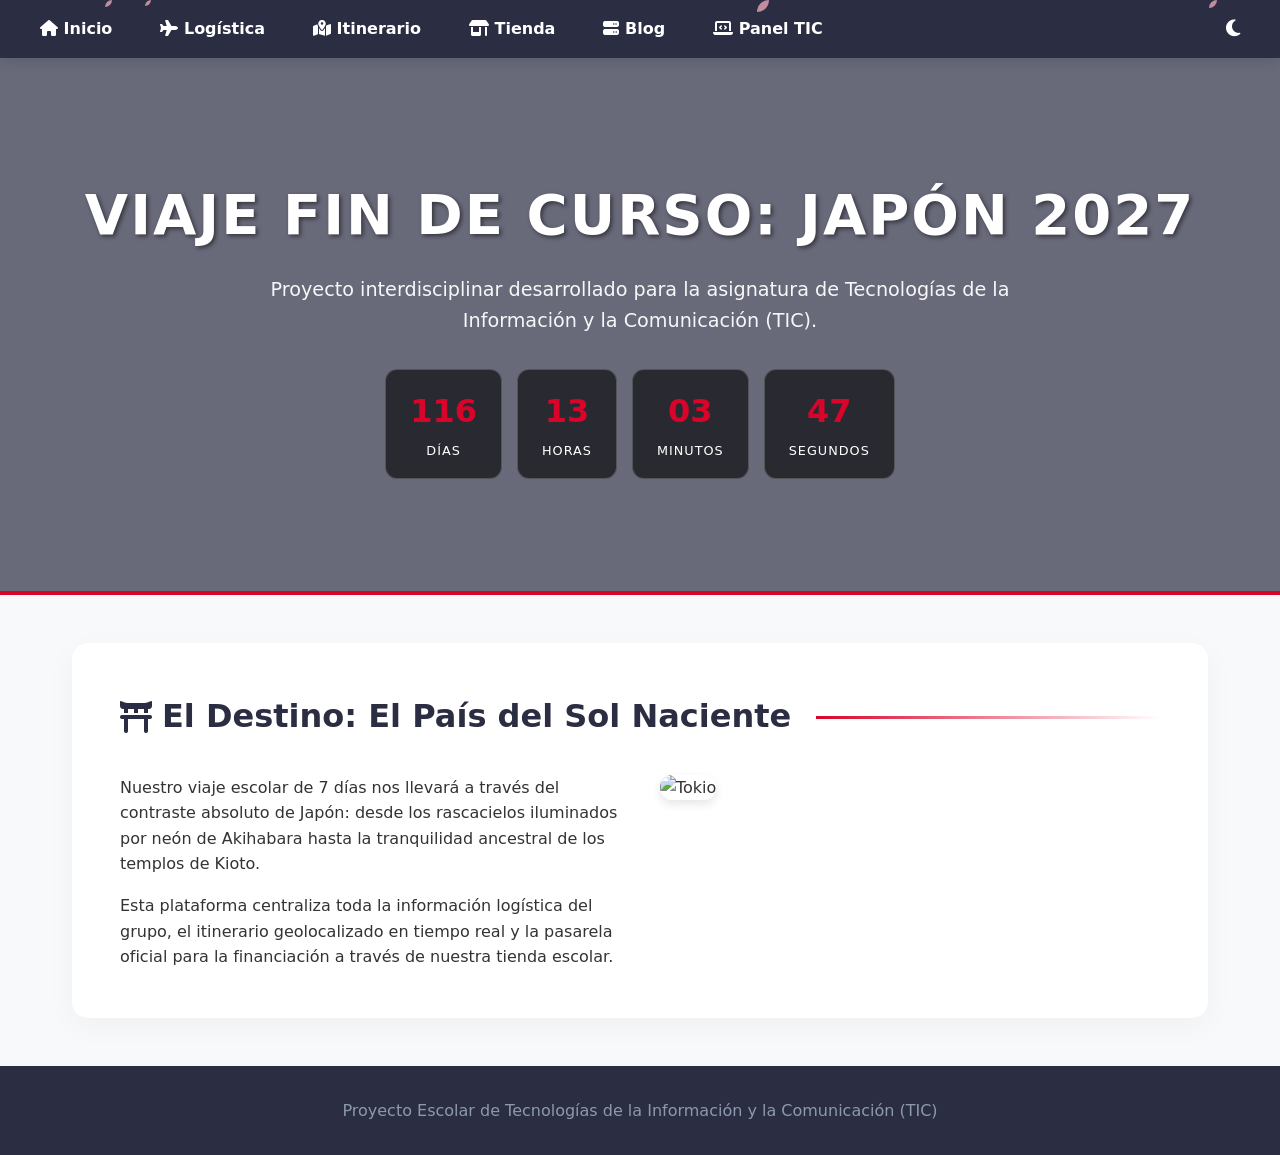
==== commit f8fd2be6: "Update index.html" ====
--- a/index.html
+++ b/index.html
@@ -17,7 +17,7 @@
       <i class="fa-solid fa-bars"></i>
     </button>
     <div class="nav-links" id="nav-links">
-      <a href="index.html" class="active"><i class="fa-solid fa-house"></i> Inicio</a>
+      <a href="index.html"><i class="fa-solid fa-house"></i> Inicio</a>
       <a href="logistica.html"><i class="fa-solid fa-plane"></i> Logística</a>
       <a href="itinerario.html"><i class="fa-solid fa-map-location-dot"></i> Itinerario</a>
       <a href="tienda.html"><i class="fa-solid fa-shop"></i> Tienda</a>
@@ -62,4 +62,4 @@
 
   <script src="js/main.js"></script>
 </body>
-</html>+</html>
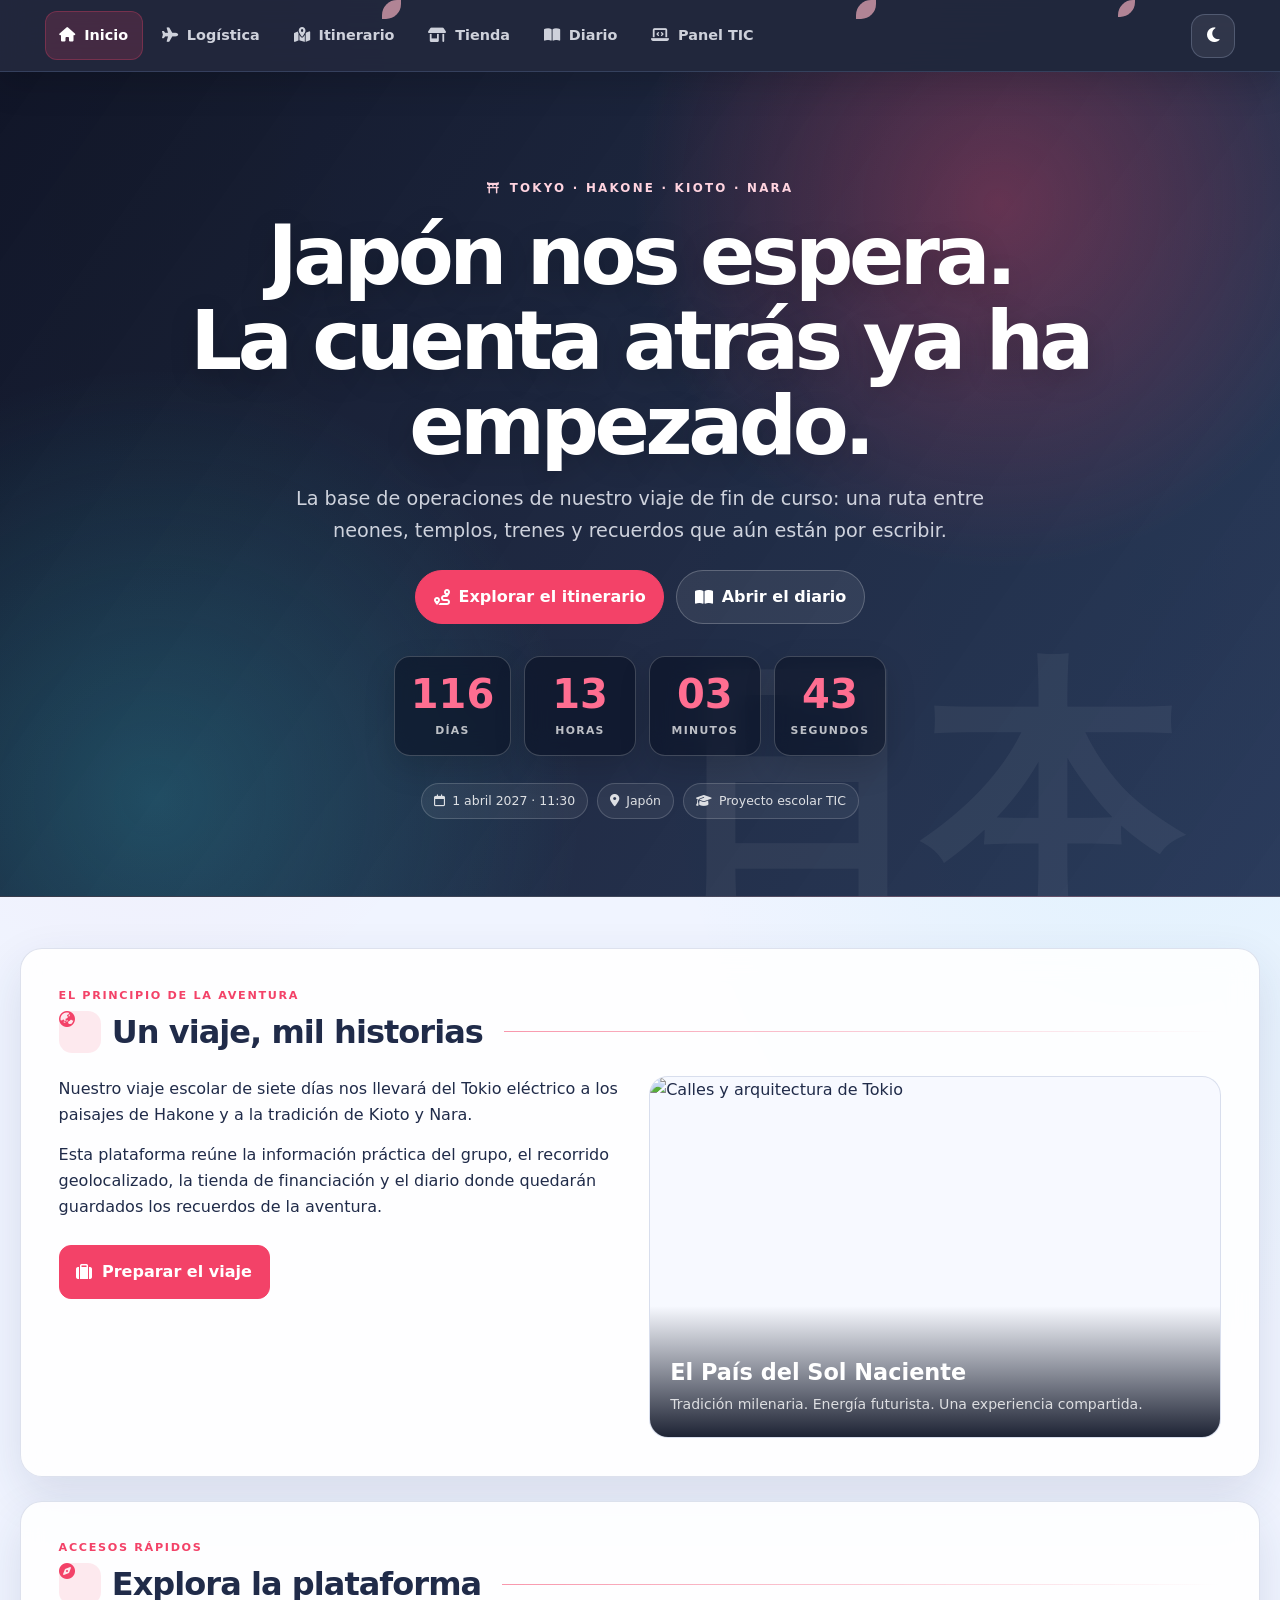
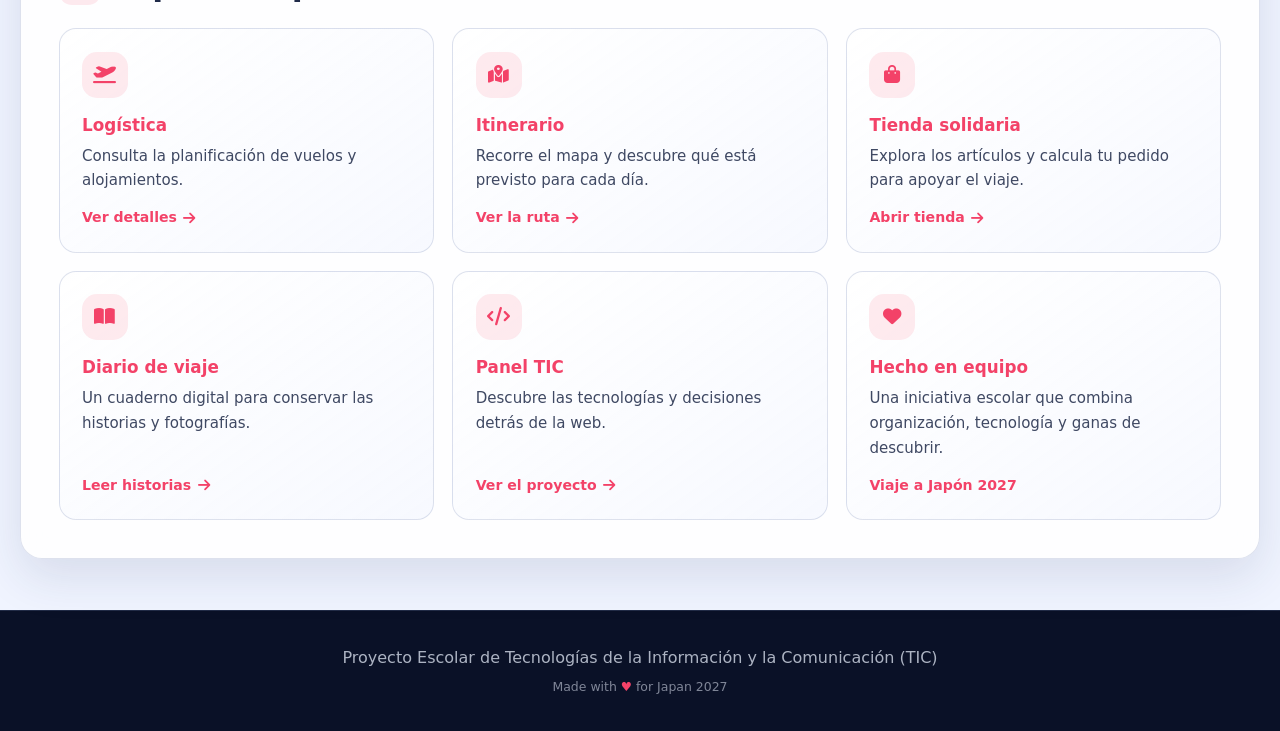
==== commit 70102d21: "Add files via upload" ====
--- a/index.html
+++ b/index.html
@@ -3,63 +3,77 @@
 <head>
   <meta charset="UTF-8">
   <meta name="viewport" content="width=device-width, initial-scale=1.0">
+  <meta name="description" content="La plataforma del viaje escolar a Japón 2027: cuenta atrás, logística, ruta, tienda y diario de viaje.">
   <title>Viaje a Japón 2027 | Proyecto TIC</title>
   <link rel="stylesheet" href="https://cdnjs.cloudflare.com/ajax/libs/font-awesome/6.4.0/css/all.min.css">
   <link rel="stylesheet" href="css/style.css">
 </head>
 <body>
-
-  <!-- Contenedor para el efecto Sakura -->
-  <div id="sakura-container"></div>
-
-  <nav style="display: flex; justify-content: space-between; align-items: center; flex-wrap: wrap;">
-    <button id="menu-toggle" class="btn-menu" title="Abrir menú">
-      <i class="fa-solid fa-bars"></i>
-    </button>
+  <div id="sakura-container" aria-hidden="true"></div>
+  <nav class="site-nav" aria-label="Navegación principal">
+    <button id="menu-toggle" class="btn-menu" title="Abrir menú" aria-label="Abrir menú" aria-controls="nav-links" aria-expanded="false"><i class="fa-solid fa-bars"></i></button>
     <div class="nav-links" id="nav-links">
-      <a href="index.html"><i class="fa-solid fa-house"></i> Inicio</a>
+      <a href="index.html" class="active" aria-current="page"><i class="fa-solid fa-house"></i> Inicio</a>
       <a href="logistica.html"><i class="fa-solid fa-plane"></i> Logística</a>
       <a href="itinerario.html"><i class="fa-solid fa-map-location-dot"></i> Itinerario</a>
       <a href="tienda.html"><i class="fa-solid fa-shop"></i> Tienda</a>
-      <a href="blog.html"><i class="fa-solid fa-server"></i> Blog</a>
+      <a href="blog.html"><i class="fa-solid fa-book-open"></i> Diario</a>
       <a href="proyecto-tic.html"><i class="fa-solid fa-laptop-code"></i> Panel TIC</a>
     </div>
-    <button id="theme-toggle" class="btn-theme" title="Modo Tokyo Night">
-      <i class="fa-solid fa-moon"></i>
-    </button>
+    <button id="theme-toggle" class="btn-theme" title="Cambiar tema" aria-label="Cambiar tema"><i class="fa-solid fa-moon"></i></button>
   </nav>
 
-  <header>
-    <h1>Viaje Fin de Curso: Japón 2027</h1>
-    <p>Proyecto interdisciplinar desarrollado para la asignatura de Tecnologías de la Información y la Comunicación (TIC).</p>
-    
-    <div class="countdown-container">
-      <div class="countdown-box"><span id="cd-days">00</span><small>Días</small></div>
+  <header class="page-hero home-hero">
+    <span class="eyebrow"><i class="fa-solid fa-torii-gate"></i> TOKYO · HAKONE · KIOTO · NARA</span>
+    <h1>Japón nos espera.<br>La cuenta atrás ya ha empezado.</h1>
+    <p>La base de operaciones de nuestro viaje de fin de curso: una ruta entre neones, templos, trenes y recuerdos que aún están por escribir.</p>
+    <div class="hero-actions">
+      <a class="hero-link" href="itinerario.html"><i class="fa-solid fa-route"></i> Explorar el itinerario</a>
+      <a class="hero-quiet" href="blog.html"><i class="fa-solid fa-book-open"></i> Abrir el diario</a>
+    </div>
+    <div class="countdown-container" aria-label="Cuenta atrás para el viaje">
+      <div class="countdown-box"><span id="cd-days">000</span><small>Días</small></div>
       <div class="countdown-box"><span id="cd-hours">00</span><small>Horas</small></div>
       <div class="countdown-box"><span id="cd-mins">00</span><small>Minutos</small></div>
       <div class="countdown-box"><span id="cd-secs">00</span><small>Segundos</small></div>
     </div>
+    <div class="hero-meta"><span><i class="fa-regular fa-calendar"></i> 1 abril 2027 · 11:30</span><span><i class="fa-solid fa-location-dot"></i> Japón</span><span><i class="fa-solid fa-graduation-cap"></i> Proyecto escolar TIC</span></div>
   </header>
 
-  <div class="container">
-    <section>
-      <h2><i class="fa-solid fa-torii-gate"></i> El Destino: El País del Sol Naciente</h2>
-      <div class="grid-2">
+  <main class="container">
+    <section aria-labelledby="welcome-title">
+      <p class="eyebrow-small">EL PRINCIPIO DE LA AVENTURA</p>
+      <h2 id="welcome-title"><i class="fa-solid fa-earth-asia"></i> Un viaje, mil historias</h2>
+      <div class="grid-2 welcome-grid">
         <div>
-          <p style="margin-bottom: 1rem;">Nuestro viaje escolar de 7 días nos llevará a través del contraste absoluto de Japón: desde los rascacielos iluminados por neón de Akihabara hasta la tranquilidad ancestral de los templos de Kioto.</p>
-          <p>Esta plataforma centraliza toda la información logística del grupo, el itinerario geolocalizado en tiempo real y la pasarela oficial para la financiación a través de nuestra tienda escolar.</p>
+          <p>Nuestro viaje escolar de siete días nos llevará del Tokio eléctrico a los paisajes de Hakone y a la tradición de Kioto y Nara.</p>
+          <p>Esta plataforma reúne la información práctica del grupo, el recorrido geolocalizado, la tienda de financiación y el diario donde quedarán guardados los recuerdos de la aventura.</p>
+          <div class="hero-actions" style="justify-content:flex-start">
+            <a class="action-button" href="logistica.html"><i class="fa-solid fa-suitcase"></i> Preparar el viaje</a>
+          </div>
         </div>
-        <div>
-          <img src="https://images.unsplash.com/photo-1492571350019-22de08371fd3?auto=format&fit=crop&w=800&q=80" alt="Tokio" style="width: 100%; border-radius: 12px; box-shadow: 0 4px 10px rgba(0,0,0,0.1);">
+        <div class="store-visual">
+          <img src="https://images.unsplash.com/photo-1492571350019-22de08371fd3?auto=format&fit=crop&w=1200&q=85" alt="Calles y arquitectura de Tokio" loading="lazy">
+          <div class="store-visual-caption"><strong>El País del Sol Naciente</strong><span>Tradición milenaria. Energía futurista. Una experiencia compartida.</span></div>
         </div>
       </div>
     </section>
-  </div>
 
-  <footer>
-    <p>Proyecto Escolar de Tecnologías de la Información y la Comunicación (TIC)</p>
-  </footer>
+    <section aria-labelledby="explore-title">
+      <p class="eyebrow-small">ACCESOS RÁPIDOS</p>
+      <h2 id="explore-title"><i class="fa-solid fa-compass"></i> Explora la plataforma</h2>
+      <div class="grid-3">
+        <a class="info-card feature-card" href="logistica.html"><span class="feature-icon"><i class="fa-solid fa-plane-departure"></i></span><h3>Logística</h3><p>Consulta la planificación de vuelos y alojamientos.</p><span class="feature-more">Ver detalles <i class="fa-solid fa-arrow-right"></i></span></a>
+        <a class="info-card feature-card" href="itinerario.html"><span class="feature-icon"><i class="fa-solid fa-map-location-dot"></i></span><h3>Itinerario</h3><p>Recorre el mapa y descubre qué está previsto para cada día.</p><span class="feature-more">Ver la ruta <i class="fa-solid fa-arrow-right"></i></span></a>
+        <a class="info-card feature-card" href="tienda.html"><span class="feature-icon"><i class="fa-solid fa-bag-shopping"></i></span><h3>Tienda solidaria</h3><p>Explora los artículos y calcula tu pedido para apoyar el viaje.</p><span class="feature-more">Abrir tienda <i class="fa-solid fa-arrow-right"></i></span></a>
+        <a class="info-card feature-card" href="blog.html"><span class="feature-icon"><i class="fa-solid fa-book-open"></i></span><h3>Diario de viaje</h3><p>Un cuaderno digital para conservar las historias y fotografías.</p><span class="feature-more">Leer historias <i class="fa-solid fa-arrow-right"></i></span></a>
+        <a class="info-card feature-card" href="proyecto-tic.html"><span class="feature-icon"><i class="fa-solid fa-code"></i></span><h3>Panel TIC</h3><p>Descubre las tecnologías y decisiones detrás de la web.</p><span class="feature-more">Ver el proyecto <i class="fa-solid fa-arrow-right"></i></span></a>
+        <div class="info-card feature-card"><span class="feature-icon"><i class="fa-solid fa-heart"></i></span><h3>Hecho en equipo</h3><p>Una iniciativa escolar que combina organización, tecnología y ganas de descubrir.</p><span class="feature-more">Viaje a Japón 2027</span></div>
+      </div>
+    </section>
+  </main>
 
+  <footer><p>Proyecto Escolar de Tecnologías de la Información y la Comunicación (TIC)</p><p class="footer-japan">Made with <span aria-label="cariño">♥</span> for Japan 2027</p></footer>
   <script src="js/main.js"></script>
 </body>
 </html>
--- a/css/style.css
+++ b/css/style.css
@@ -1,445 +1,277 @@
+/* Viaje a Japón 2027 — sistema visual compartido
+   Paleta inspirada en Tokio de noche: azul tinta, neón coral y reflejos cian. */
 :root {
-  --primary: #D90429;
-  --secondary: #2B2D42;
-  --light-bg: #F8F9FA;
-  --text: #333333;
-  --accent: #8D99AE;
-  --card-bg: #FFFFFF;
-}
-
-/* ========================================= */
-/* MODO TOKYO NIGHT (DARK MODE)              */
-/* ========================================= */
+  color-scheme: light;
+  --primary: #f34268;
+  --primary-strong: #d92e56;
+  --secondary: #172342;
+  --light-bg: #f0f4ff;
+  --text: #202b49;
+  --accent: #7785a5;
+  --card-bg: rgba(255, 255, 255, .88);
+  --border: rgba(104, 125, 173, .22);
+  --surface: #f7f9ff;
+  --surface-strong: #e7edff;
+  --cyan: #35d6e8;
+  --shadow: 0 18px 48px rgba(35, 51, 91, .12);
+  --radius: 22px;
+}
+
 body.tokyo-night {
-  --light-bg: #0F172A;
-  --card-bg: #1E293B;
-  --text: #F8FAFC;
-  --secondary: #0B1120;
-  --primary: #FF2A54;
-}
-
-body.tokyo-night .timeline-content {
-  background: #1E293B;
-  color: #e2e8f0;
-  border: 1px solid rgba(255, 255, 255, 0.1);
-}
-
-body.tokyo-night .info-card,
-body.tokyo-night .store-panel {
-  border-color: rgba(255, 255, 255, 0.1);
-  background: var(--card-bg);
-}
-
-* {
-  box-sizing: border-box;
-  margin: 0;
-  padding: 0;
-  font-family: 'Segoe UI', system-ui, sans-serif;
-}
-
+  color-scheme: dark;
+  --primary: #ff426d;
+  --primary-strong: #ff6788;
+  --secondary: #0b1228;
+  --light-bg: #080d1c;
+  --text: #edf3ff;
+  --accent: #94a4c6;
+  --card-bg: rgba(17, 28, 54, .88);
+  --border: rgba(139, 165, 221, .20);
+  --surface: #101a32;
+  --surface-strong: #152544;
+  --shadow: 0 20px 55px rgba(0, 0, 0, .25);
+}
+
+* { box-sizing: border-box; margin: 0; padding: 0; }
+html { scroll-behavior: smooth; scroll-padding-top: 90px; }
 body {
-  background-color: var(--light-bg);
+  min-height: 100vh;
+  overflow-x: hidden;
   color: var(--text);
-  line-height: 1.6;
-  transition: background-color 0.3s ease, color 0.3s ease;
-}
-
-/* Header */
-header {
-  background: linear-gradient(rgba(43, 45, 66, 0.7), rgba(43, 45, 66, 0.7)),
-    url('https://images.unsplash.com/photo-1493976040374-85c8e12f0c0e?auto=format&fit=crop&w=1920&q=80') center/cover no-repeat;
-  color: white;
-  padding: 7rem 2rem;
-  text-align: center;
-  border-bottom: 4px solid var(--primary);
-}
-
-header h1 {
-  font-size: 3.5rem;
-  margin-bottom: 1rem;
-  text-transform: uppercase;
-  letter-spacing: 2px;
-  text-shadow: 2px 2px 4px rgba(0, 0, 0, 0.5);
-}
-
-header p {
-  font-size: 1.2rem;
-  max-width: 800px;
-  margin: 0 auto;
-  opacity: 0.95;
-}
-
-/* Cuenta Atrás */
-.countdown-container {
-  display: flex;
-  justify-content: center;
-  gap: 15px;
-  margin-top: 2rem;
-  flex-wrap: wrap;
-}
-
+  background:
+    radial-gradient(ellipse at 12% 8%, rgba(243, 66, 104, .09), transparent 28rem),
+    radial-gradient(ellipse at 90% 25%, rgba(53, 214, 232, .10), transparent 32rem),
+    var(--light-bg);
+  font-family: Inter, "Segoe UI", system-ui, -apple-system, sans-serif;
+  line-height: 1.65;
+  transition: background-color .25s ease, color .25s ease;
+}
+body.tokyo-night {
+  background:
+    radial-gradient(ellipse at 8% 8%, rgba(243, 66, 104, .13), transparent 30rem),
+    radial-gradient(ellipse at 95% 30%, rgba(42, 125, 216, .16), transparent 34rem),
+    #080d1c;
+}
+img { max-width: 100%; }
+a { color: inherit; }
+button, input, select, textarea { font: inherit; }
+button, select { cursor: pointer; }
+:focus-visible { outline: 3px solid var(--cyan); outline-offset: 3px; }
+::selection { color: white; background: var(--primary); }
+
+/* Navegación compartida con la bitácora */
+nav.site-nav, nav.blog-nav {
+  position: sticky; top: 0; z-index: 1000;
+  display: flex; align-items: center; justify-content: space-between; gap: 1rem;
+  min-height: 72px; padding: .6rem clamp(1rem, 3.5vw, 3rem);
+  background: rgba(10, 17, 39, .90); color: #f8fbff;
+  border-bottom: 1px solid rgba(135, 163, 225, .2);
+  box-shadow: 0 12px 34px rgba(0, 0, 0, .16);
+  backdrop-filter: blur(18px);
+}
+.nav-links { display: flex; align-items: center; gap: .3rem; }
+.nav-links a {
+  display: inline-flex; align-items: center; gap: .55rem;
+  padding: .7rem .85rem; border: 1px solid transparent; border-radius: 12px;
+  color: rgba(245, 248, 255, .82); text-decoration: none; font-size: .9rem; font-weight: 750;
+  transition: color .2s ease, background .2s ease, border-color .2s ease, transform .2s ease;
+}
+.nav-links a:hover, .nav-links a.active {
+  color: white; background: rgba(243, 66, 104, .17); border-color: rgba(243, 66, 104, .28);
+}
+.nav-links a:hover { transform: translateY(-1px); }
+.btn-theme, .btn-menu {
+  display: inline-grid; place-items: center; flex: 0 0 auto;
+  width: 44px; height: 44px; border: 1px solid rgba(199, 216, 255, .22); border-radius: 14px;
+  color: white; background: rgba(255, 255, 255, .07); font-size: 1.05rem;
+  transition: background .2s ease, border-color .2s ease, transform .2s ease;
+}
+.btn-theme:hover, .btn-menu:hover { background: rgba(243, 66, 104, .18); border-color: rgba(243, 66, 104, .45); transform: translateY(-1px); }
+.btn-menu { display: none; }
+
+/* Hero común */
+.page-hero {
+  position: relative; isolation: isolate; overflow: hidden; text-align: center; color: white;
+  padding: clamp(4rem, 8vw, 7.5rem) 1.3rem clamp(3.6rem, 6vw, 5rem);
+  background:
+    radial-gradient(circle at 78% 16%, rgba(243, 66, 104, .32), transparent 30%),
+    radial-gradient(circle at 12% 88%, rgba(53, 214, 232, .23), transparent 32%),
+    linear-gradient(125deg, rgba(8, 13, 31, .96), rgba(17, 35, 70, .88)),
+    url('https://images.unsplash.com/photo-1493976040374-85c8e12f0c0e?auto=format&fit=crop&w=1920&q=80') center/cover;
+  border-bottom: 1px solid rgba(255, 255, 255, .16);
+}
+.page-hero::before {
+  content: "日本"; position: absolute; z-index: -1; right: clamp(1rem, 8vw, 9rem); bottom: -1.1rem;
+  color: rgba(255,255,255,.055); font-size: clamp(7rem, 22vw, 16rem); font-weight: 950; line-height: 1;
+}
+.page-hero .eyebrow {
+  display: inline-flex; align-items: center; gap: .55rem; margin-bottom: 1rem;
+  color: #ffd3df; font-size: .74rem; font-weight: 900; letter-spacing: .19em; text-transform: uppercase;
+}
+.page-hero h1 {
+  max-width: 1050px; margin: 0 auto .9rem; font-size: clamp(2.35rem, 6.4vw, 5.1rem);
+  line-height: 1.04; letter-spacing: -.055em; text-wrap: balance; text-shadow: 0 8px 28px rgba(0,0,0,.18);
+}
+.page-hero > p { max-width: 760px; margin: 0 auto 1.5rem; color: rgba(245,248,255,.82); font-size: clamp(1rem, 2vw, 1.2rem); }
+.hero-actions { display: flex; justify-content: center; align-items: center; gap: .75rem; flex-wrap: wrap; margin-top: 1.5rem; }
+.hero-link, .hero-quiet {
+  display: inline-flex; align-items: center; justify-content: center; gap: .55rem; min-height: 46px;
+  padding: .8rem 1.1rem; border-radius: 999px; border: 1px solid rgba(255,255,255,.22);
+  color: white; font-weight: 800; text-decoration: none; cursor: pointer; transition: transform .2s ease, background .2s ease;
+}
+.hero-link { background: var(--primary); border-color: var(--primary); }
+.hero-quiet { background: rgba(255,255,255,.08); }
+.hero-link:hover, .hero-quiet:hover { transform: translateY(-2px); }
+.hero-meta { display: flex; align-items: center; justify-content: center; flex-wrap: wrap; gap: .55rem; margin-top: 1.7rem; }
+.hero-meta span { display: inline-flex; align-items: center; gap: .45rem; padding: .42rem .75rem; border: 1px solid rgba(255,255,255,.17); border-radius: 999px; color: rgba(255,255,255,.84); background: rgba(255,255,255,.06); font-size: .78rem; }
+
+/* Cuenta atrás */
+.countdown-container { display: flex; justify-content: center; flex-wrap: wrap; gap: .8rem; margin: 2rem auto 0; }
 .countdown-box {
-  background: rgba(0, 0, 0, 0.6);
-  backdrop-filter: blur(5px);
-  padding: 1rem 1.5rem;
-  border-radius: 12px;
-  border: 1px solid rgba(255, 255, 255, 0.2);
-  min-width: 90px;
-}
-
-.countdown-box span {
-  display: block;
-  font-size: 2rem;
-  font-weight: bold;
-  color: var(--primary);
-}
-
-.countdown-box small {
-  text-transform: uppercase;
-  font-size: 0.8rem;
-  letter-spacing: 1px;
-  color: white;
-}
-
-/* Nav */
-nav {
-  background-color: var(--secondary);
-  position: sticky;
-  top: 0;
-  z-index: 1000;
-  box-shadow: 0 4px 12px rgba(0, 0, 0, 0.1);
-  padding: 0 1rem;
-}
-
-nav a {
-  color: white;
-  padding: 1rem 1.5rem;
-  text-decoration: none;
-  font-weight: 600;
-  transition: all 0.3s ease;
-}
-
-nav a:hover,
-nav a.active {
-  background-color: var(--primary);
-}
-
-.btn-theme {
-  background: transparent;
-  color: white;
-  border: none;
-  padding: 1rem 1.5rem;
-  font-size: 1.2rem;
-  cursor: pointer;
-  transition: all 0.3s ease;
-}
-
-.btn-theme:hover {
-  color: var(--primary);
-}
-
-/* Layout y Cards */
-.container {
-  max-width: 1200px;
-  margin: 3rem auto;
-  padding: 0 2rem;
-}
-
+  min-width: clamp(76px, 13vw, 112px); padding: .95rem 1rem .8rem; border: 1px solid rgba(255,255,255,.20);
+  border-radius: 16px; background: rgba(7, 13, 31, .55); backdrop-filter: blur(12px); box-shadow: 0 12px 32px rgba(0,0,0,.14);
+}
+.countdown-box span { display: block; color: #ff6e91; font-size: clamp(1.6rem, 3.8vw, 2.5rem); font-weight: 900; line-height: 1.08; font-variant-numeric: tabular-nums; }
+.countdown-box small { color: rgba(255,255,255,.72); font-size: .68rem; font-weight: 850; letter-spacing: .12em; text-transform: uppercase; }
+
+/* Superficies y tipografía */
+.container { width: min(1240px, 100% - 2.5rem); margin: clamp(2rem, 4vw, 3.6rem) auto; }
 section {
-  background: var(--card-bg);
-  padding: 3rem;
-  margin-bottom: 3rem;
-  border-radius: 16px;
-  box-shadow: 0 8px 30px rgba(0, 0, 0, 0.04);
-  transition: background-color 0.3s ease;
-}
-
-h2 {
-  color: var(--secondary);
-  font-size: 2rem;
-  margin-bottom: 2rem;
-  display: flex;
-  align-items: center;
-  gap: 10px;
-}
-
-body.tokyo-night h2 {
-  color: white;
-}
-
-h2::after {
-  content: "";
-  flex: 1;
-  height: 3px;
-  background: linear-gradient(to right, var(--primary), transparent);
-  margin-left: 15px;
-}
-
-.grid-2 {
-  display: grid;
-  grid-template-columns: repeat(auto-fit, minmax(350px, 1fr));
-  gap: 2.5rem;
-}
-
-.grid-3 {
-  display: grid;
-  grid-template-columns: repeat(auto-fit, minmax(280px, 1fr));
-  gap: 1.5rem;
-}
-
+  position: relative; padding: clamp(1.3rem, 3vw, 2.35rem); margin-bottom: 1.5rem;
+  border: 1px solid var(--border); border-radius: var(--radius); background: var(--card-bg);
+  box-shadow: var(--shadow); backdrop-filter: blur(14px);
+  transition: background .25s ease, border-color .25s ease;
+}
+section h2 { display: flex; align-items: center; gap: .7rem; margin-bottom: 1.45rem; color: var(--text); font-size: clamp(1.35rem, 2.8vw, 2rem); line-height: 1.2; letter-spacing: -.03em; }
+section h2 > i { display: inline-grid; place-items: center; width: 42px; height: 42px; flex: 0 0 auto; border-radius: 13px; color: var(--primary); background: rgba(243,66,104,.11); font-size: 1rem; }
+section h2::after { content: ""; align-self: center; flex: 1; height: 1px; margin-left: .6rem; background: linear-gradient(90deg, rgba(243,66,104,.55), transparent); }
+section h3 { color: var(--text); }
+section p { margin-bottom: .8rem; }
+section p:last-child { margin-bottom: 0; }
+.eyebrow-small { margin-bottom: .35rem; color: var(--primary); font-size: .7rem; font-weight: 900; letter-spacing: .15em; text-transform: uppercase; }
+.grid-2, .grid-3 { display: grid; gap: 1.15rem; }
+.grid-2 { grid-template-columns: repeat(2, minmax(0,1fr)); }
+.grid-3 { grid-template-columns: repeat(3, minmax(0,1fr)); }
 .info-card {
-  border: 1px solid #EAEAEA;
-  border-radius: 12px;
-  padding: 1.5rem;
-  transition: transform 0.3s;
-}
-
-.info-card:hover {
-  transform: translateY(-5px);
-  box-shadow: 0 10px 20px rgba(0, 0, 0, 0.05);
-}
-
-.info-card h4 {
-  color: var(--primary);
-  font-size: 1.2rem;
-  margin-bottom: 1rem;
-  display: flex;
-  align-items: center;
-  gap: 8px;
-}
-
-.info-card ul {
-  list-style: none;
-}
-
-.info-card ul li {
-  margin-bottom: 0.5rem;
-  font-size: 0.95rem;
-  border-bottom: 1px dashed rgba(128, 128, 128, 0.3);
-  padding-bottom: 0.5rem;
-}
-
-.info-card ul li:last-child {
-  border: none;
-}
-
-/* Mapa y Timeline */
-#map {
-  height: 450px;
-  width: 100%;
-  border-radius: 12px;
-  border: 2px solid var(--accent);
-}
-
-.timeline {
-  position: relative;
-  max-width: 800px;
-  margin: 0 auto;
-}
-
-.timeline::after {
-  content: '';
-  position: absolute;
-  width: 4px;
-  background-color: var(--primary);
-  top: 0;
-  bottom: 0;
-  left: 20px;
-  border-radius: 4px;
-}
-
-.timeline-item {
-  padding: 10px 0 30px 50px;
-  position: relative;
-}
-
-.timeline-item::after {
-  content: '';
-  position: absolute;
-  width: 20px;
-  height: 20px;
-  right: auto;
-  left: 12px;
-  background-color: white;
-  border: 4px solid var(--primary);
-  top: 12px;
-  border-radius: 50%;
-  z-index: 1;
-}
-
-.timeline-date {
-  font-weight: bold;
-  color: var(--primary);
-  margin-bottom: 5px;
-  font-size: 1.1rem;
-}
-
-.timeline-content {
-  background-color: #f1f5f9;
-  padding: 20px;
-  border-radius: 12px;
-}
-
-.time-badge {
-  background: var(--secondary);
-  color: white;
-  padding: 2px 8px;
-  border-radius: 12px;
-  font-size: 0.8rem;
-  font-weight: bold;
-  margin-right: 8px;
-}
-
-body.tokyo-night .time-badge {
-  background: var(--primary);
-}
-
-/* Tienda */
-.store-panel {
-  background: #f8fafc;
-  padding: 2rem;
-  border-radius: 12px;
-  border: 1px solid #e2e8f0;
-}
-
-.product-row {
-  display: flex;
-  justify-content: space-between;
-  align-items: center;
-  padding: 1rem 0;
-  border-bottom: 1px solid rgba(128, 128, 128, 0.2);
-}
-
-.product-row select {
-  padding: 0.5rem;
-  border-radius: 6px;
-  border: 1px solid var(--accent);
-  background: white;
-  width: 100px;
-}
-
-.total-box {
-  font-size: 1.5rem;
-  font-weight: bold;
-  text-align: right;
-  margin: 1.5rem 0;
-  color: var(--primary);
-}
-
-.btn {
-  display: inline-block;
-  width: 100%;
-  text-align: center;
-  background: var(--primary);
-  color: white;
-  padding: 1rem;
-  border: none;
-  border-radius: 8px;
-  font-size: 1.1rem;
-  font-weight: bold;
-  cursor: pointer;
-  transition: all 0.3s;
-}
-
-.btn:hover {
-  background: #b00320;
-  transform: scale(1.02);
-}
-
-footer {
-  background: var(--secondary);
-  color: var(--accent);
-  text-align: center;
-  padding: 2rem;
-  margin-top: 2rem;
-}
-
-/* ========================================= */
-/* EFECTO SAKURA FALLING                     */
-/* ========================================= */
-#sakura-container {
-  position: fixed;
-  top: 0;
-  left: 0;
-  width: 100vw;
-  height: 100vh;
-  pointer-events: none;
-  z-index: 9999;
-  overflow: hidden;
-}
-
-.sakura-petal {
-  position: absolute;
-  background-color: #ffb7c5;
-  border-radius: 15px 0px 15px 0px;
-  opacity: 0.7;
-  pointer-events: none;
-  animation: fall linear infinite;
-}
-
-@keyframes fall {
-  0% {
-    transform: translateY(-5vh) rotate(0deg) scale(0.5);
-    opacity: 0;
-  }
-
-  10% {
-    opacity: 0.7;
-  }
-
-  100% {
-    transform: translateY(105vh) rotate(360deg) scale(1.2);
-    opacity: 0.1;
-  }
-}
-
-/* ========================================= */
-/* MENÚ HAMBURGUESA PARA MÓVILES             */
-/* ========================================= */
-.btn-menu {
-  display: none;
-  background: transparent;
-  border: none;
-  color: white;
-  font-size: 1.5rem;
-  cursor: pointer;
-  padding: 0.5rem 1rem;
-}
-
-.nav-links {
-  display: flex;
-  gap: 0;
-  align-items: center;
-}
-
-@media (max-width: 768px) {
-  header h1 {
-    font-size: 2.2rem;
-  }
-
-  section {
-    padding: 1.5rem;
-  }
-
-  .btn-menu {
-    display: block;
-  }
-
-  .nav-links {
-    display: none;
-    flex-direction: column;
-    width: 100%;
-    margin-top: 0.5rem;
-  }
-
-  .nav-links.active {
-    display: flex;
-  }
-
-  .nav-links a {
-    width: 100%;
-    padding: 1rem;
-    text-align: left;
-    border-top: 1px solid rgba(255, 255, 255, 0.1);
-  }
-}
+  min-width: 0; padding: 1.4rem; border: 1px solid var(--border); border-radius: 17px;
+  background: linear-gradient(145deg, var(--card-bg), var(--surface));
+  transition: transform .22s ease, border-color .22s ease, box-shadow .22s ease;
+}
+.info-card:hover { transform: translateY(-4px); border-color: rgba(243,66,104,.44); box-shadow: 0 15px 34px rgba(15,30,70,.10); }
+.info-card h3, .info-card h4 { display: flex; align-items: center; gap: .6rem; margin-bottom: .8rem; color: var(--primary); font-size: 1.05rem; line-height: 1.35; }
+.info-card p { color: var(--text); opacity: .86; font-size: .94rem; }
+.info-card ul { padding: 0; list-style: none; }
+.info-card li { padding: .55rem 0; border-bottom: 1px dashed var(--border); font-size: .91rem; }
+.info-card li:last-child { border: 0; }
+.info-card li strong { color: var(--text); }
+.feature-card { display: flex; flex-direction: column; min-height: 215px; text-decoration: none; }
+.feature-card .feature-icon { display: inline-grid; place-items: center; width: 46px; height: 46px; margin-bottom: 1rem; border-radius: 15px; color: var(--primary); background: rgba(243,66,104,.11); font-size: 1.15rem; }
+.feature-card h3 { margin-bottom: .45rem; }
+.feature-card p { flex: 1; }
+.feature-card .feature-more { display: inline-flex; align-items: center; gap: .4rem; color: var(--primary); font-weight: 850; font-size: .88rem; }
+
+/* Mapa y cronología */
+#map { position: relative; z-index: 0; width: 100%; height: clamp(350px, 48vw, 520px); overflow: hidden; border: 1px solid var(--border); border-radius: 18px; box-shadow: 0 16px 38px rgba(5,15,40,.13); }
+.map-note { display: flex; align-items: flex-start; gap: .7rem; margin: 0 0 1rem; padding: .8rem 1rem; border: 1px solid var(--border); border-radius: 12px; color: var(--accent); background: var(--surface); font-size: .85rem; }
+.map-note i { margin-top: .25rem; color: var(--cyan); }
+.timeline { position: relative; max-width: 900px; margin: 0 auto; }
+.timeline::after { content: ""; position: absolute; top: 7px; bottom: 7px; left: 16px; width: 2px; background: linear-gradient(var(--primary), var(--cyan)); opacity: .85; }
+.timeline-item { position: relative; padding: 0 0 1.45rem 3.4rem; }
+.timeline-item:last-child { padding-bottom: 0; }
+.timeline-item::after { content: ""; position: absolute; z-index: 1; top: 7px; left: 7px; width: 18px; height: 18px; border: 4px solid var(--primary); border-radius: 50%; background: var(--card-bg); box-shadow: 0 0 0 5px rgba(243,66,104,.09); }
+.timeline-date { margin-bottom: .5rem; color: var(--primary); font-size: .78rem; font-weight: 900; letter-spacing: .1em; text-transform: uppercase; }
+.timeline-content { padding: 1.1rem 1.2rem; border: 1px solid var(--border); border-radius: 16px; background: var(--surface); }
+.timeline-content h4 { margin-bottom: .55rem; color: var(--text); font-size: 1.08rem; }
+.timeline-content p { margin-bottom: .45rem; color: var(--text); opacity: .85; }
+.time-badge { display: inline-block; margin-right: .35rem; padding: .15rem .55rem; border-radius: 999px; color: white; background: var(--primary); font-size: .73rem; font-weight: 850; }
+
+/* Tienda / cesta */
+.store-panel { padding: clamp(1.1rem, 2vw, 1.6rem); border: 1px solid var(--border); border-radius: 18px; background: linear-gradient(145deg, var(--card-bg), var(--surface)); }
+.product-row { display: flex; align-items: center; justify-content: space-between; gap: 1rem; padding: 1rem 0; border-bottom: 1px solid var(--border); }
+.product-row:last-of-type { border-bottom: 0; }
+.product-copy { display: flex; align-items: flex-start; gap: .75rem; min-width: 0; }
+.product-copy > i { display: inline-grid; place-items: center; width: 42px; height: 42px; flex: 0 0 auto; border-radius: 13px; color: var(--primary); background: rgba(243,66,104,.11); }
+.product-copy strong { display: block; margin-bottom: .15rem; }
+.product-copy small { display: block; color: var(--accent); font-size: .8rem; }
+.product-row select { width: clamp(120px, 13vw, 155px); min-height: 42px; padding: .55rem .6rem; border: 1px solid var(--border); border-radius: 10px; color: var(--text); background: var(--surface); }
+.total-box { display: flex; justify-content: space-between; align-items: center; gap: .7rem; margin: 1.3rem 0; padding: 1rem 1.1rem; border: 1px solid rgba(243,66,104,.28); border-radius: 15px; color: var(--text); background: rgba(243,66,104,.07); font-size: 1.05rem; font-weight: 800; }
+.total-box strong { color: var(--primary); font-size: 1.7rem; font-variant-numeric: tabular-nums; }
+.btn, .action-button {
+  display: inline-flex; align-items: center; justify-content: center; gap: .6rem; min-height: 47px;
+  padding: .8rem 1.05rem; border: 1px solid var(--primary); border-radius: 12px;
+  color: white; background: var(--primary); text-align: center; text-decoration: none; font-weight: 850;
+  cursor: pointer; transition: transform .2s ease, background .2s ease, box-shadow .2s ease;
+}
+.btn { width: 100%; }
+.btn:hover, .action-button:hover { transform: translateY(-2px); background: var(--primary-strong); box-shadow: 0 12px 26px rgba(243,66,104,.22); }
+.action-button.secondary { color: var(--text); border-color: var(--border); background: var(--surface); }
+.action-button.secondary:hover { box-shadow: none; }
+.store-visual { position: relative; overflow: hidden; min-height: 360px; border: 1px solid var(--border); border-radius: 19px; background: var(--surface); }
+.store-visual img { display: block; width: 100%; height: 100%; min-height: 360px; object-fit: cover; }
+.store-visual-caption { position: absolute; right: 0; bottom: 0; left: 0; padding: 3rem 1.25rem 1.25rem; color: white; background: linear-gradient(transparent, rgba(6,12,30,.9)); }
+.store-visual-caption strong { display: block; font-size: 1.4rem; }
+.store-visual-caption span { color: rgba(255,255,255,.8); font-size: .88rem; }
+.store-benefits { display: grid; grid-template-columns: repeat(3,1fr); gap: .7rem; margin-top: 1rem; }
+.store-benefits div { padding: .8rem .6rem; border: 1px solid var(--border); border-radius: 12px; background: var(--surface); text-align: center; font-size: .78rem; }
+.store-benefits i { display: block; margin-bottom: .35rem; color: var(--primary); font-size: 1rem; }
+.order-dialog { width: min(560px, calc(100% - 2rem)); max-height: min(85vh, 780px); margin: auto; padding: 0; border: 1px solid var(--border); border-radius: 22px; color: var(--text); background: var(--card-bg); box-shadow: 0 28px 90px rgba(0,0,0,.35); }
+.order-dialog::backdrop { background: rgba(5,10,25,.72); backdrop-filter: blur(5px); }
+.order-dialog-inner { padding: clamp(1.2rem, 4vw, 2rem); }
+.order-dialog h2 { display: flex; gap: .65rem; align-items: center; margin-bottom: .45rem; font-size: 1.5rem; }
+.order-dialog h2 i { color: var(--primary); }
+.order-dialog p { color: var(--accent); font-size: .9rem; }
+.order-summary-list { margin: 1rem 0; padding: 0; list-style: none; }
+.order-summary-list li { display: flex; justify-content: space-between; gap: 1rem; padding: .75rem 0; border-bottom: 1px solid var(--border); }
+.order-summary-list li span:first-child { min-width: 0; }
+.order-summary-list li strong { flex: 0 0 auto; }
+.order-dialog-total { display: flex; justify-content: space-between; padding: 1rem 0; font-weight: 850; }
+.order-dialog-total strong { color: var(--primary); font-size: 1.5rem; }
+.order-dialog-actions { display: flex; gap: .6rem; flex-wrap: wrap; margin-top: 1rem; }
+.order-dialog-actions button { flex: 1 1 140px; }
+#order-message { min-height: 1.3rem; margin-top: .6rem; color: var(--primary); font-size: .82rem; }
+
+/* Pie y pequeños elementos */
+footer { margin-top: 3rem; padding: 2.1rem 1.2rem; border-top: 1px solid rgba(145,166,214,.18); color: rgba(236,242,255,.72); background: #0a1127; text-align: center; }
+footer p { margin: 0; }
+footer .footer-japan { margin-top: .35rem; color: rgba(236,242,255,.52); font-size: .78rem; }
+footer .footer-japan span { color: var(--primary); }
+#sakura-container { position: fixed; inset: 0; z-index: 9999; overflow: hidden; pointer-events: none; }
+.sakura-petal { position: absolute; background: #ffb7c5; border-radius: 15px 0; opacity: .65; pointer-events: none; animation: fall linear infinite; }
+@keyframes fall { 0% { transform: translateY(-5vh) rotate(0deg) scale(.5); opacity: 0; } 10% { opacity: .65; } 100% { transform: translateY(105vh) rotate(360deg) scale(1.2); opacity: .1; } }
+
+@media (max-width: 960px) {
+  .nav-links a { padding: .65rem .62rem; font-size: .82rem; }
+  .grid-3 { grid-template-columns: repeat(2, minmax(0,1fr)); }
+  .grid-2 { gap: .9rem; }
+}
+@media (max-width: 760px) {
+  nav.site-nav, nav.blog-nav { gap: .5rem; padding: .55rem .8rem; }
+  .btn-menu { display: inline-grid; }
+  .nav-links { display: none; order: 4; flex: 1 0 100%; flex-direction: column; align-items: stretch; padding-top: .45rem; }
+  .nav-links.active { display: flex; }
+  .nav-links a { width: 100%; justify-content: flex-start; padding: .8rem .95rem; font-size: .92rem; }
+  .btn-theme { margin-left: auto; }
+  .grid-2, .grid-3 { grid-template-columns: 1fr; }
+  .container { width: min(100% - 1.1rem, 1240px); margin: 1.2rem auto; }
+  section { padding: 1.2rem; margin-bottom: 1rem; border-radius: 18px; }
+  .page-hero { padding: 3.8rem 1rem 3rem; }
+  .countdown-container { gap: .5rem; }
+  .countdown-box { min-width: 70px; padding: .8rem .65rem; }
+  .product-row { align-items: flex-start; }
+  .product-row select { width: 116px; }
+  .store-visual, .store-visual img { min-height: 260px; }
+  .store-benefits { grid-template-columns: 1fr; }
+}
+@media (max-width: 430px) {
+  .page-hero h1 { letter-spacing: -.04em; }
+  section h2::after { display: none; }
+  .product-row { flex-direction: column; }
+  .product-row select { width: 100%; }
+  .order-summary-list li { flex-direction: column; gap: .15rem; }
+}
+@media (prefers-reduced-motion: reduce) {
+  *, *::before, *::after { scroll-behavior: auto !important; transition-duration: .01ms !important; animation-duration: .01ms !important; animation-iteration-count: 1 !important; }
+}
+
+.sr-only { position: absolute !important; width: 1px !important; height: 1px !important; padding: 0 !important; margin: -1px !important; overflow: hidden !important; clip: rect(0, 0, 0, 0) !important; white-space: nowrap !important; border: 0 !important; }
+.countdown-finished { padding: .8rem 1.2rem; border: 1px solid rgba(255,255,255,.22); border-radius: 14px; color: white; background: rgba(7,13,31,.55); font-weight: 800; }
